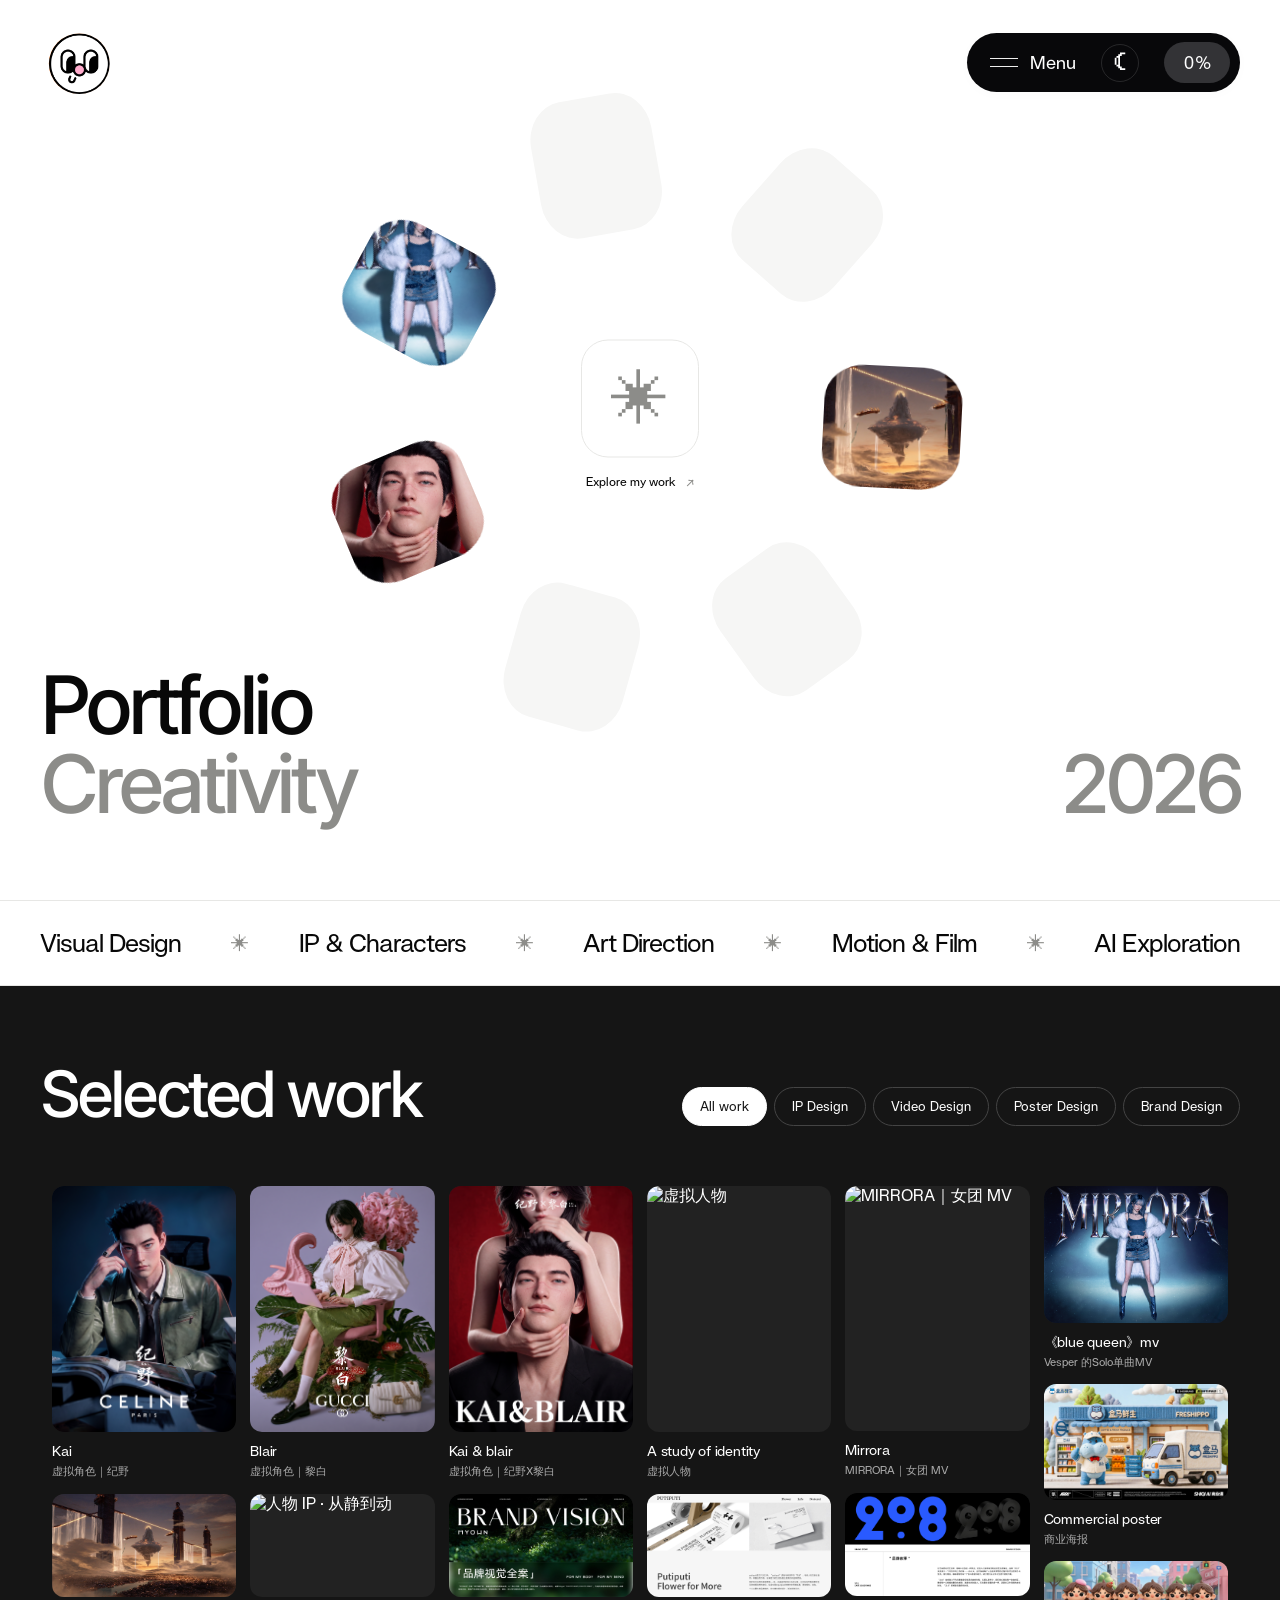
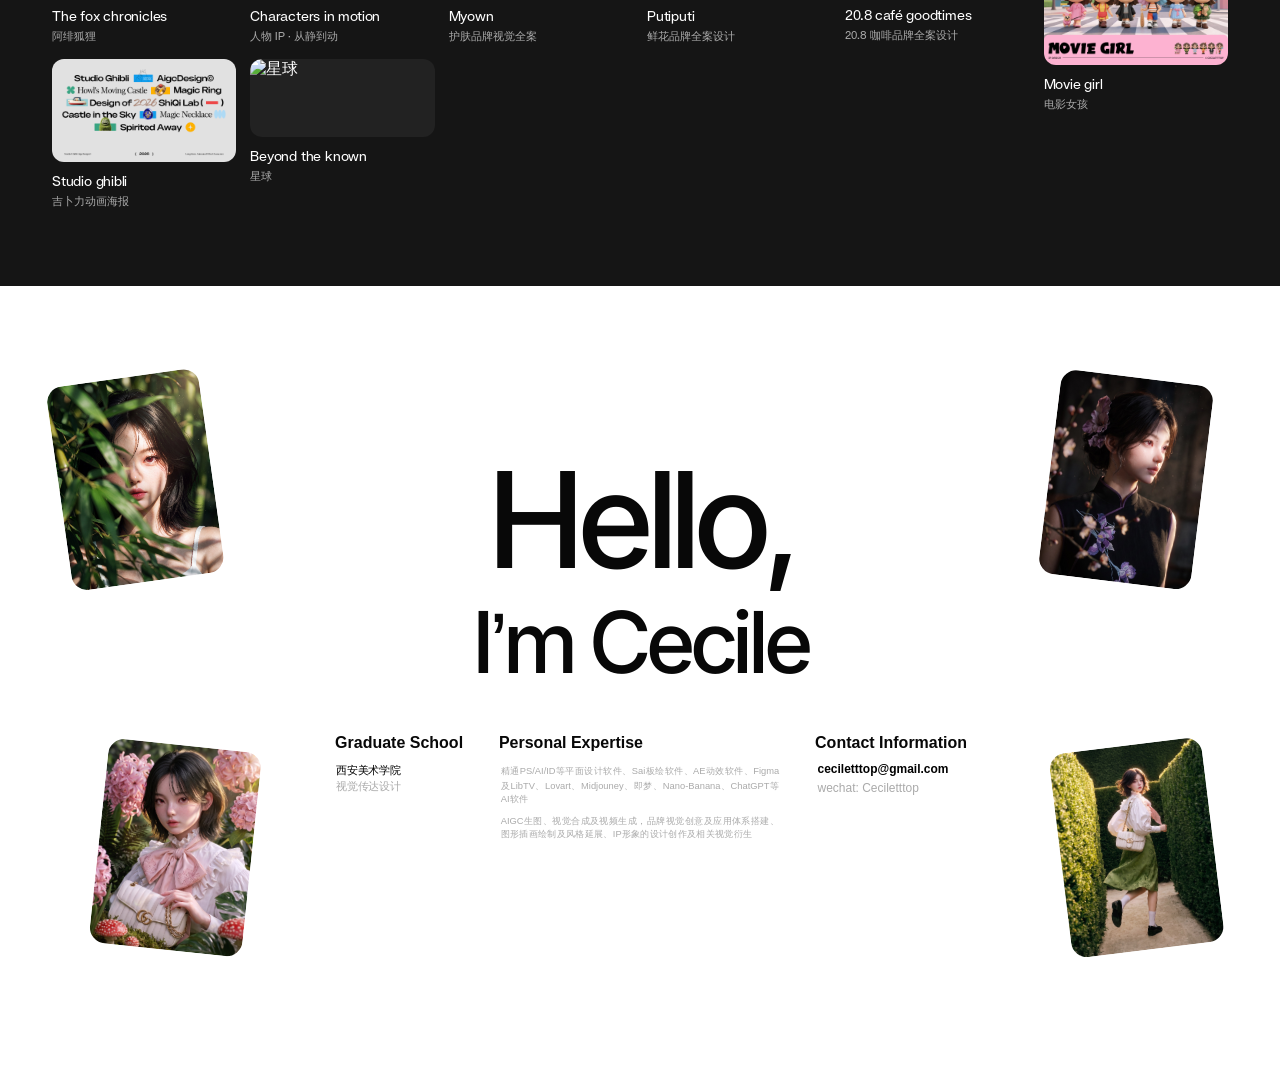
==== index.html @ 5251f45b "Publish portfolio content from admin" ====
<!doctype html><html lang="zh-CN"><head><meta charset="utf-8"><meta name="viewport" content="width=device-width,initial-scale=1"><meta name="theme-color" content="#ffffff"><title>Cecile — Characters, Worlds & Motion</title><link rel="stylesheet" href="style.css?v=hello-blocks-1"><script src="projects.js" defer></script><script src="site-content.js?v=039c7bab-e402-4ccf-a8d0-611c44383f91" defer></script><link rel="stylesheet" href="hello-canvas.css?v=resize-1"><script src="hello-canvas.js?v=hello-photos-1" defer></script><script src="content-loader.js?v=portfolio-text-1" defer></script><script src="orbit.js?v=height-descending-20261103" defer></script><script src="about-layout.js?v=canvas-1" defer></script><script src="theme.js?v=detail-controls-20261028"></script><script src="media-protection.js?v=20261102" defer></script></head><body>
<a class="skip-link" href="#selected">跳转至作品</a>
<header class="topbar"><a class="brand" href="#home" aria-label="Cecile 首页"><img class="brand-mark brand-logo" src="assets/cecile-face-logo.png" width="286" height="256" alt="Cecile 标志"></a><div class="pill-nav menu-group"><button id="menu-toggle" aria-expanded="false" aria-controls="main-menu"><span class="menu-lines"><i></i><i></i></span><span>Menu</span></button><button id="theme-toggle" class="theme-toggle" aria-label="切换深色外观" aria-pressed="false">☾</button><span class="scroll-progress" aria-label="页面滚动进度">0%</span><nav id="main-menu" aria-label="主导航" hidden><p class="menu-caption">Explore</p><a href="#home">Home<span>01</span></a><a href="#selected">Selected work<span>07</span></a><a href="#about">About & contact<span>↗</span></a></nav></div></header>
<main><section class="orbit-hero" id="home" aria-label="作品环形预览"><div class="hero-heading"><p class="eyebrow">CECILE · INDEPENDENT VISUAL DESIGNER</p><h1>Portfolio<br><span class="hero-bottom-line"><span>Creativity</span><span class="hero-year">2026</span></span></h1></div><div class="orbit-stage"><div id="orbit" class="orbit" aria-label="项目封面"></div><a class="orbit-center" href="#selected"><span class="center-icon" aria-hidden="true">✳</span><span class="center-label">Explore my work <span>↗</span></span></a><div id="hover-label" class="hover-label" aria-live="polite"></div></div></section>
<div class="discipline-strip" aria-label="设计领域"><span>Visual Design</span><span>✳</span><span>IP & Characters</span><span>✳</span><span>Art Direction</span><span>✳</span><span>Motion & Film</span><span>✳</span><span>AI Exploration</span></div>
<section class="selected-section" id="selected"><div class="section-title"><h2>Selected work</h2><div class="section-controls"><aside class="category-list" aria-label="作品分类"><button data-category="all" aria-pressed="true">All work</button><button data-category="ip" aria-pressed="false">IP Design</button><button data-category="video" aria-pressed="false">Video Design</button><button data-category="poster" aria-pressed="false">Poster Design</button></aside></div></div><div id="work-grid" class="work-grid" aria-live="polite"></div></section>
<section class="about-container" id="about" aria-labelledby="about-greeting"><div class="about-collage"><img class="about-collage-photo about-photo-one" src="assets/cecile-portrait.jpg?v=green-20261031" width="1194" height="1600" alt="绿叶间的人物肖像" loading="lazy"><img class="about-collage-photo about-photo-two" src="assets/about-portrait-2.jpg" width="746" height="1000" alt="紫色花朵与旗袍人物肖像" loading="lazy"><div class="about-greeting-wrap"><h2 id="about-greeting" class="about-greeting">Hello,<span>I’m Cecile</span></h2><div class="about-meta"><section class="about-education" aria-labelledby="education-title"><h3 class="about-block-title" id="education-title">Graduate School</h3><p class="about-college">西安美术学院</p><p>视觉传达设计</p></section><section class="about-strengths" aria-labelledby="strengths-title"><h3 class="about-block-title" id="strengths-title">Personal Expertise</h3><p><span class="expertise-line">品牌视觉创意及应用体系搭建、图形插画与</span><span class="expertise-line">风格延展、IP 形象设计及视觉衍生、AIGC</span><span class="expertise-line">生图与视觉合成</span></p></section><section class="about-contact" aria-labelledby="contact-title"><h3 class="about-block-title" id="contact-title">Contact Information</h3><div class="about-contact-list"><a href="mailto:ceciletttop@gmail.com">ceciletttop@gmail.com</a><span>wechat: Ceciletttop</span></div></section></div></div><img class="about-collage-photo about-photo-three" src="assets/about-portrait-3.jpg" width="746" height="1000" alt="粉色花园中的人物肖像" loading="lazy"><img class="about-collage-photo about-photo-four" src="assets/about-portrait-4.jpg" width="746" height="1000" alt="绿篱花园中的人物全身像" loading="lazy"></div></section></main><footer aria-hidden="true"></footer><dialog id="project-dialog" aria-label="作品详情"><div id="project-content"></div></dialog></body></html>
---- style.css ----
@font-face{font-family:InterHero;src:url("fonts/inter-18pt-medium-latin.woff2") format("woff2");font-weight:500;font-display:swap}
@font-face{font-family:Swizzy;src:url('fonts/swizzy-regular.woff2');font-weight:400;font-display:swap}
@font-face{font-family:Swizzy;src:url('fonts/swizzy-medium.woff2');font-weight:500 900;font-display:swap}
@font-face{font-family:Mono;src:url('fonts/montreal-mono.woff2');font-weight:400;font-display:swap}
:root{font-family:Swizzy,Arial,'PingFang SC',sans-serif;--bg:#fff;--ink:#080808;--muted:#8c8c89;--panel:#f6f6f5;--line:#e7e7e5;--mono:Mono,monospace;--page-gutter:40px;--section-spacing:clamp(48px,6vw,96px);color:var(--ink);background:var(--bg);font-synthesis:none}
*{box-sizing:border-box}html{scroll-behavior:smooth;scroll-padding-top:110px}body{margin:0;background:var(--bg);color:var(--ink)}body.dark{--bg:#151515;--ink:#f6f6f3;--muted:#999995;--panel:#222221;--line:#383837}a{color:inherit;text-decoration:none}button{font:inherit;color:inherit;border:0;background:none;cursor:pointer}button,a{-webkit-tap-highlight-color:transparent}button:focus-visible,a:focus-visible{outline:2px solid #dd814f;outline-offset:6px}button[hidden],nav[hidden]{display:none}.skip-link{position:fixed;top:-80px;left:var(--page-gutter);z-index:100;background:var(--ink);color:var(--bg);padding:14px;border-radius:20px}.skip-link:focus{top:20px}
.topbar{position:fixed;z-index:40;inset:0 0 auto;display:flex;align-items:center;justify-content:space-between;padding:28px var(--page-gutter);pointer-events:none}.topbar>*{pointer-events:auto}.brand{display:flex;align-items:center;gap:15px}.brand-mark{font:600 88px/.8 Swizzy,Arial,sans-serif;position:relative;letter-spacing:-.09em}.brand-mark>span{position:absolute;font-size:37px;left:22px;top:17px;color:var(--bg);letter-spacing:0}.brand-name{font:11px/1.2 var(--mono);letter-spacing:.08em}.brand-name small{display:block;font:7px/1 var(--mono);margin-top:7px;letter-spacing:.02em}
.pill-nav{position:relative;display:flex;align-items:center;gap:25px;padding:9px 10px 9px 23px;border-radius:50px;background:#08080a;color:#fff;box-shadow:0 2px 12px #00000005}.pill-nav #menu-toggle{display:flex;align-items:center;gap:12px;padding:8px 0;font-size:18px}.menu-lines{display:flex;flex-direction:column;gap:7px;width:28px}.menu-lines i{height:1px;background:#eee;transition:transform .2s}.pill-nav:has([aria-expanded=true]) .menu-lines i:first-child{transform:translateY(4px) rotate(45deg)}.pill-nav:has([aria-expanded=true]) .menu-lines i:last-child{transform:translateY(-4px) rotate(-45deg)}.theme-toggle{height:38px;width:38px;border:1px solid #ffffff20;border-radius:50%;font:28px/1 Arial;padding:0 0 3px}.scroll-progress{min-width:66px;padding:10px 13px;border-radius:35px;font-size:18px;background:#333336;text-align:center;font-variant-numeric:tabular-nums}.pill-nav nav{position:absolute;top:calc(100% + 12px);right:0;width:310px;padding:27px;border-radius:28px;background:var(--panel);color:var(--ink);box-shadow:0 12px 40px #0000000d}.menu-caption{font-size:12px;color:var(--muted);margin:0 0 18px}.pill-nav nav a{display:flex;justify-content:space-between;align-items:center;padding:11px 0;font-size:27px;letter-spacing:-.04em}.pill-nav nav a span{font:11px var(--mono);color:var(--muted)}.pill-nav nav a:hover{color:#d17c50}
.orbit-hero{position:relative;height:100svh;min-height:680px;overflow:hidden}.hero-heading{position:absolute;left:var(--page-gutter);bottom:var(--section-spacing);right:var(--page-gutter);width:auto;text-align:left;z-index:3;pointer-events:none}.hero-heading .eyebrow{display:none}.hero-bottom-line{display:flex;flex-wrap:wrap;justify-content:space-between;gap:0 16px}.hero-year{margin-left:auto;font:inherit;letter-spacing:inherit;line-height:inherit}.eyebrow{font:10px/1.5 var(--mono);letter-spacing:.055em;color:var(--muted);margin:0 0 24px}.hero-heading h1{position:relative;font-family:InterHero,Arial,sans-serif;font-size:clamp(63px,6.3vw,141px);font-weight:500;line-height:.98;letter-spacing:-.065em;margin:0}.hero-heading h1 span,.section-title h2 span,.about-section h2 span{color:var(--muted)}.hero-intro{font-size:11px;color:var(--muted);letter-spacing:.08em;margin:18px 0 0}.orbit-stage{position:absolute;width:650px;height:650px;left:50%;top:46%;transform:translate(-50%,-50%);--radius-x:min(20vw,28svh);--radius-y:min(20vw,28svh);--image-diagonal:clamp(130px,15vw,23svh)}.orbit{position:absolute;inset:0;animation:orbit-turn 80s linear infinite;will-change:transform}.orbit-card{position:absolute;left:calc(50% + var(--x));top:calc(50% + var(--y));width:clamp(88px,9.5vw,14.5svh);height:clamp(100px,10.8vw,16.5svh);border-radius:29%;overflow:hidden;background:var(--panel);padding:0;transform:translate(-50%,-50%) rotate(var(--angle));transition:scale .3s}.orbit-card img{position:absolute;left:50%;top:50%;width:var(--image-diagonal);height:var(--image-diagonal);object-fit:cover;transform:translate(-50%,-50%) rotate(calc(-1 * var(--angle)));animation:orbit-image-upright 80s linear infinite;will-change:transform}.orbit-card:hover,.orbit-card:focus-visible{scale:1.07;z-index:4}.orbit-center{position:absolute;left:50%;top:50%;transform:translate(-50%,-50%);display:flex;flex-direction:column;align-items:center;gap:17px;z-index:5;width:170px}.center-icon{width:118px;height:118px;border:1px solid var(--line);border-radius:27px;display:grid;place-items:center;font-size:58px;color:var(--muted);transition:background .25s,color .25s,rotate .7s}.orbit-center:hover .center-icon{background:var(--panel);color:var(--ink);rotate:90deg}.center-label{font-size:12px}.center-label>span{margin-left:7px;color:var(--muted)}.hover-label{position:absolute;left:50%;top:calc(50% + 112px);transform:translateX(-50%);font:9px var(--mono);color:var(--muted);text-align:center;white-space:nowrap}.hero-footer{position:absolute;bottom:32px;left:var(--page-gutter);right:var(--page-gutter);display:flex;justify-content:space-between;align-items:center;color:var(--muted);font:9px var(--mono)}.hero-footer>a{font:12px Swizzy,Arial,sans-serif;color:var(--ink)}.hero-footer>a span{margin-left:12px}.discipline-strip{display:flex;align-items:center;justify-content:space-between;gap:28px;padding:27px var(--page-gutter);border-block:1px solid var(--line);white-space:nowrap;overflow:hidden;font-size:25px;letter-spacing:-.04em}.discipline-strip span:nth-child(even){font-size:18px;color:var(--muted)}
.selected-section{--bg:#151515;--ink:#fff;--muted:#aaa;--panel:#222;--line:#444;--gallery-inset:12px;padding:var(--section-spacing) var(--page-gutter) calc(var(--section-spacing) - var(--gallery-inset));background:var(--bg);color:var(--ink)}.section-topline{display:flex;justify-content:space-between;font:9px var(--mono);color:var(--muted)}.section-title{display:flex;justify-content:space-between;align-items:flex-end;gap:30px;margin:32px 0 48px}.section-title h2,.about-section h2{font-size:clamp(48px,5vw,78px);font-weight:400;line-height:.98;letter-spacing:-.06em;margin:0}.section-title h2{font-family:InterHero,Arial,sans-serif;font-weight:500}.category-list{display:flex;flex-wrap:wrap;gap:7px;justify-content:flex-end}.category-list button{padding:11px 17px;border:1px solid var(--line);border-radius:30px;font-size:13px;transition:background .2s,color .2s}.category-list button:hover{background:var(--panel)}.category-list button[aria-pressed=true]{background:var(--ink);color:var(--bg);border-color:var(--ink)}.category-list sup{font:8px var(--mono);margin-left:7px}.work-grid{--gallery-bg:#0c0c0d;--gallery-height:280px;display:flex;flex-wrap:wrap;align-items:flex-start;gap:12px;padding:12px;border-radius:28px;background:var(--gallery-bg);overflow:hidden}.work-card{position:relative;display:block;flex:0 0 var(--card-width,100%);width:var(--card-width,100%);height:var(--card-height,var(--gallery-height));max-width:100%;padding:0;min-width:0;text-align:left;color:#fff;border-radius:18px;background:var(--gallery-bg);isolation:isolate;overflow:hidden}.work-image{position:absolute;inset:0;display:block;overflow:hidden}.work-image img{display:block;width:100%;height:100%;object-fit:contain;transition:transform .5s cubic-bezier(.2,.7,.2,1)}.work-card:after{content:'';position:absolute;inset:25% 0 0;background:linear-gradient(transparent 25%,#00000090);pointer-events:none}.work-card:hover .work-image img{transform:scale(1.025)}.work-caption{position:absolute;z-index:2;left:14px;bottom:14px;max-width:calc(100% - 28px);padding:9px 12px;border-radius:12px;background:#0a0a0acc;backdrop-filter:blur(8px);overflow-wrap:anywhere}.work-caption strong{display:block;font-size:clamp(13px,1.2vw,20px);font-weight:400;line-height:1.15;letter-spacing:-.025em}.work-caption small{display:block;font-size:10px;line-height:1.45;color:#d0d0d0;margin-top:5px}.project-arrow{position:absolute;z-index:2;top:14px;right:14px;height:32px;width:32px;display:grid;place-items:center;border-radius:50%;font-size:20px;background:#0009;color:#fff;opacity:0;transition:opacity .2s}.work-card:hover .project-arrow,.work-card:focus-visible .project-arrow{opacity:1}

.selected-section .work-grid{--gallery-bg:var(--bg)}
/* Personal profile and numbered experience, inspired by the reference layout. */
.about-container{--about-photo-width:clamp(160px,16vw,270px);--about-photo-start:min(calc(24px - var(--about-photo-width)*.0631),calc(22px - var(--about-photo-width)*.05597));padding:calc(var(--section-spacing) - var(--about-photo-start)) var(--page-gutter) var(--section-spacing)}
.about-collage{position:relative;isolation:isolate}
.about-collage-photo{position:absolute;display:block;width:var(--about-photo-width);aspect-ratio:3/4;height:auto;object-fit:cover;border-radius:20px}
.about-photo-one{left:3%;top:24px;transform:rotate(-8deg)}
.about-photo-two{right:4%;top:22px;transform:rotate(7deg)}
.about-photo-three{left:6%;bottom:25px;transform:rotate(6deg)}
.about-photo-four{right:2%;bottom:22px;transform:rotate(-7deg)}
.about-greeting-wrap{position:relative;display:flex;flex-direction:column;align-items:center;margin:0 auto;padding:100px 0 clamp(330px,calc(21.45vw + 90px),450px);text-align:center;width:100%;z-index:1}
.about-kicker{margin:0 0 24px;font:10px/1.5 var(--mono);letter-spacing:.15em;color:var(--muted)}
.about-greeting{margin:0;font-family:InterHero,Arial,sans-serif;font-size:clamp(127.4px,13.65vw,234px);font-weight:500;line-height:.95;letter-spacing:-.075em;color:var(--ink)}
.about-greeting>span{display:block;margin-top:15.6px;font-size:.61em;line-height:1.15;letter-spacing:-.065em;white-space:nowrap}
.about-meta{--about-info-muted:#aaa;display:grid;grid-template-columns:32% 40.6% 27.4%;column-gap:0;zoom:.49;width:43.12%;max-width:2116px;margin:117px auto 0;text-align:left}
.about-meta>section{min-width:0}
.about-block-title{display:block;padding:0;margin:0 0 clamp(12px,.8vw,20px);background:none;font-family:Arial,Helvetica,sans-serif;font-size:clamp(20px,2.568vw,64px);font-weight:700;line-height:1.2;letter-spacing:0;white-space:nowrap;color:var(--ink)}
.about-meta p{margin:0;font-family:Arial,'PingFang SC',sans-serif;font-size:clamp(12px,1.445vw,36px);font-weight:400;line-height:1.444444;color:var(--about-info-muted)}
.about-meta .about-college{font-size:clamp(12px,1.605vw,40px);font-weight:600;line-height:1.3;letter-spacing:0;color:var(--ink)}

.about-contact-list{display:flex;flex-direction:column;gap:0;font-family:Arial,Helvetica,sans-serif;font-size:clamp(12px,1.605vw,40px);line-height:1.3;color:var(--about-info-muted);white-space:nowrap}
.about-contact-list>a:first-child{font-size:inherit;font-weight:600;letter-spacing:0;color:var(--ink)}
.about-contact-list>a:hover{text-decoration:underline;text-underline-offset:4px}
.about-contact-list>a>span{margin-left:6px}
footer{display:flex;justify-content:space-between;padding:20px var(--page-gutter) 35px;font:9px var(--mono);color:var(--muted)}dialog{position:fixed;inset:0;margin:0;padding:0;border:0;width:100vw;height:100svh;max-width:none;max-height:none;overflow:hidden;background:#232323}dialog::backdrop{background:#232323}#project-content,.detail-frame{width:100%;height:100%;display:block;border:0}body:has(dialog[open]){overflow:hidden}
.orbit.is-paused,.orbit.is-paused img,.orbit:has(.orbit-card:hover),.orbit:has(.orbit-card:hover) img,.orbit:focus-within,.orbit:focus-within img{animation-play-state:paused}
@keyframes orbit-turn{from{transform:rotate(0deg)}to{transform:rotate(360deg)}}@keyframes orbit-image-upright{from{transform:translate(-50%,-50%) rotate(calc(-1 * var(--angle)))}to{transform:translate(-50%,-50%) rotate(calc(-1 * var(--angle) - 360deg))}}

@media(max-width:900px){:root{--page-gutter:25px}.topbar{padding:25px var(--page-gutter)}.brand-name{display:none}.hero-heading{left:var(--page-gutter)}.hero-heading h1{font-size:clamp(54px,6.9vw,72px)}.category-list{max-width:330px}.category-list button{font-size:11px;padding:10px 13px}.selected-section{padding:var(--section-spacing) var(--page-gutter) calc(var(--section-spacing) - var(--gallery-inset))}.about-section{margin:0 var(--page-gutter) 30px;padding:40px 28px;gap:28px}.profile-card{padding:16px}.profile-info{padding:22px 4px 6px}}
@media(max-width:600px){:root{--page-gutter:20px}html{scroll-padding-top:100px}.topbar{padding:22px 20px}.brand-mark{font-size:66px}.brand-mark>span{font-size:28px;left:16px;top:13px}.pill-nav{gap:17px;padding:7px 8px 7px 18px}.pill-nav #menu-toggle{font-size:16px;gap:10px}.menu-lines{width:23px;gap:6px}.theme-toggle{width:32px;height:32px;font-size:24px}.scroll-progress{min-width:54px;font-size:16px;padding:9px}.pill-nav nav{width:min(310px,calc(100vw - 40px));padding:25px}.pill-nav nav a{font-size:25px}.orbit-hero{height:100svh;min-height:840px}.hero-heading{top:auto;left:var(--page-gutter);bottom:var(--section-spacing);padding:0}.hero-heading .eyebrow{font-size:7px;letter-spacing:.05em;margin-bottom:20px}.hero-heading h1{font-size:clamp(58.5px,14.55vw,87px);line-height:1.01;letter-spacing:-.06em}.hero-intro{font-size:11px;letter-spacing:.05em;margin-top:20px}.orbit-stage{width:400px;height:480px;top:43%;--radius-x:132px;--radius-y:132px;--image-diagonal:124px}.orbit-card{width:81px;height:93px}.center-icon{width:86px;height:86px;border-radius:22px;font-size:43px}.orbit-center{gap:13px;width:145px}.center-label{font-size:10px}.hover-label{top:calc(50% + 84px);font-size:7px}.hero-footer{left:var(--page-gutter);right:var(--page-gutter);bottom:27px;font-size:7px}.hero-footer>span:last-child{display:none}.hero-footer>a{font-size:10px}.discipline-strip{justify-content:flex-start;padding:22px var(--page-gutter);gap:24px;font-size:21px}.discipline-strip span:nth-child(even){font-size:15px}.selected-section{--gallery-inset:8px;padding:var(--section-spacing) var(--page-gutter) calc(var(--section-spacing) - var(--gallery-inset))}.section-topline{font-size:7px;padding:0}.section-topline>span:last-child{display:none}.section-title{display:block;padding:0;margin:28px 0}.section-title h2{font-size:51px}.section-controls{margin-top:28px}.category-list{justify-content:flex-start;max-width:none;gap:6px}.category-list button{font-size:10px;padding:9px 12px}.category-list sup{font-size:7px;margin-left:4px}.work-grid{gap:8px;padding:8px;border-radius:20px}.work-card{border-radius:13px}.work-caption{left:8px;bottom:8px;max-width:calc(100% - 16px);padding:6px 8px;border-radius:8px}.work-caption strong{font-size:11px}.work-caption small{font-size:8px;margin-top:3px}.project-arrow{top:8px;right:8px;width:25px;height:25px;font-size:16px}.about-section{grid-template-columns:1fr;margin:0 var(--page-gutter) 25px;padding:30px 20px;border-radius:25px;gap:42px}.about-profile-column>.eyebrow{font-size:9px;margin-bottom:20px}.profile-card{padding:16px;border-radius:22px}.profile-photo{border-radius:14px}.profile-info h2{font-size:29px}.profile-bio{font-size:12px;margin:20px 2px 0}.profile-email{font-size:16px}.about-profile-column{position:static}footer{padding:8px var(--page-gutter) 30px;font-size:8px}}
@media(max-width:380px){.orbit-hero{min-height:840px}.pill-nav{gap:12px;padding-left:14px}.orbit-stage{--radius-x:132px;--radius-y:132px;--image-diagonal:116px}.orbit-card{width:76px;height:86px}}
@media(prefers-reduced-motion:reduce){html{scroll-behavior:auto}*,*:before,*:after{animation:none!important;transition:none!important;will-change:auto!important}}










@media(max-width:1100px){.about-container{--about-photo-width:clamp(100px,15vw,160px)}.about-collage-photo{width:var(--about-photo-width);border-radius:16px}.about-greeting-wrap{padding-top:85px;padding-bottom:310px}.about-greeting{font-size:clamp(104px,13vw,143px)}.about-photo-three{left:3%}.about-photo-two{right:3%}.about-meta{margin-top:87.75px}}
@media(max-width:740px){.about-container{--about-photo-width:clamp(94px,24vw,140px);--about-photo-start:min(calc(20px - var(--about-photo-width)*.0631),calc(26px - var(--about-photo-width)*.05597));padding-bottom:var(--section-spacing)}.about-collage-photo{width:clamp(94px,24vw,140px);border-radius:14px}.about-photo-one{left:4%;top:20px}.about-photo-two{right:4%;top:26px}.about-photo-three{left:4%;bottom:20px}.about-photo-four{right:4%;bottom:24px}.about-greeting-wrap{padding:240px 0 240px}.about-greeting{font-size:clamp(106.6px,28.6vw,150.8px)}.about-greeting>span{font-size:.63em}.about-kicker{margin-bottom:20px;font-size:9px}.about-meta{zoom:1;grid-template-columns:1fr;width:100%;max-width:400px;margin:74.1px auto 0;row-gap:30px;text-align:center}.about-block-title{font-size:clamp(24px,6.5vw,32px);margin-bottom:12px}.about-meta p,.about-meta .about-college,.about-contact-list{font-size:clamp(12px,3.5vw,16px)}}
.expertise-line{display:block;white-space:nowrap}

.about-meta .about-education>p{font-size:clamp(12px,1.605vw,40px);line-height:1.3}
@media(max-width:740px){.about-meta .about-education>p{font-size:clamp(12px,3.5vw,16px)}}

/* Halve the visible gap while accounting for the rotated image bounds. */
@media(min-width:741px){.about-photo-three{top:calc(50% - .5px + var(--about-photo-width)*.05586);bottom:auto}.about-photo-four{top:calc(50% + var(--about-photo-width)*.05597);bottom:auto}}

.selected-section .section-title{margin-top:0}

@media(max-width:900px){.selected-section .section-title{align-items:flex-start}}


footer{padding-top:8px;padding-bottom:14px}
@media(max-width:600px){footer{padding-top:3.2px;padding-bottom:12px}}

.brand-logo{display:block;width:78px;height:auto;flex-shrink:0}
@media(max-width:600px){.brand-logo{width:58px}}

.brand-logo{clip-path:ellipse(39% 43.5% at 50.35% 51.2%)}

/* Six-column equal-width masonry. */
.selected-section .work-grid{--work-columns:6;position:relative;display:block;column-gap:14px;overflow:visible;border-radius:0}
.selected-section .work-card{position:absolute;width:var(--card-width);height:auto;max-width:none;border-radius:0;overflow:visible;background:transparent}
.selected-section .work-image{position:relative;inset:auto;display:block;aspect-ratio:var(--image-ratio);border-radius:12px;overflow:hidden;background:var(--panel)}
.selected-section .work-image img{width:100%;height:100%;object-fit:contain}
.selected-section .work-card:after{display:none}
.selected-section .work-caption{position:static;display:block;max-width:none;padding:10px 0 0;border-radius:0;background:transparent;backdrop-filter:none;overflow-wrap:anywhere}
.selected-section .work-caption strong{font-size:14px;line-height:1.35;font-weight:400;letter-spacing:-.015em}
.selected-section .work-caption small{font-size:11px;line-height:1.4;margin-top:3px;color:var(--muted)}
.selected-section .project-arrow{top:10px;right:10px}
@media(max-width:1100px){.selected-section .work-grid{--work-columns:4}}
@media(max-width:740px){.selected-section .work-grid{--work-columns:2}}
@media(max-width:400px){.selected-section .work-grid{--work-columns:1}}

.about-meta.about-custom-blocks{grid-template-columns:repeat(3,minmax(0,1fr));gap:35px 30px}.about-custom-blocks .about-block-title{white-space:normal;overflow-wrap:anywhere}.about-custom-blocks .about-block-content{overflow-wrap:anywhere}.about-block-content a{color:inherit}@media(max-width:740px){.about-meta.about-custom-blocks{grid-template-columns:1fr;gap:30px}}
---- hello-canvas.css ----
@font-face{font-family:HelloInter;src:url('fonts/inter-18pt-medium-latin.woff2')}
.hc-viewport{position:relative;width:100%;min-width:0}.hc-stage{position:relative;transform-origin:top left;background:#fff;color:#222428;text-align:left;overflow:hidden}.hc-stage .hc-node{position:absolute;box-sizing:border-box;margin:0;padding:0;min-height:1em;font-family:Arial,'PingFang SC',sans-serif;letter-spacing:0;white-space:pre-wrap;overflow-wrap:anywhere;word-break:normal;text-decoration:none;z-index:1}.hc-stage .hc-greeting,.hc-stage .hc-name{font-family:HelloInter,Arial,sans-serif;letter-spacing:-.065em}.hc-stage .hc-resize{display:none}.hc-photo{position:absolute!important;width:115px!important;height:154px!important;object-fit:cover;border-radius:12px;pointer-events:none;user-select:none}.hc-photo-0{left:14px;top:18px;transform:rotate(-8deg)}.hc-photo-1{right:28px;top:18px;transform:rotate(7deg)}.hc-photo-2{left:44px;bottom:12px;transform:rotate(6deg)}.hc-photo-3{right:20px;bottom:12px;transform:rotate(-7deg)}.hc-stage[data-mode=mobile] .hc-photo{width:100px!important;height:134px!important}.hc-stage[data-mode=mobile] .hc-photo-0{left:18px;top:20px}.hc-stage[data-mode=mobile] .hc-photo-1{right:18px;top:22px}.hc-stage[data-mode=mobile] .hc-photo-2{left:18px;bottom:24px}.hc-stage[data-mode=mobile] .hc-photo-3{right:18px;bottom:24px}.hello-custom .about-greeting-wrap{display:block;padding:0;width:100%;margin:0 auto}.hello-custom .about-collage{padding:0;min-height:0}.hello-custom .about-collage>.about-collage-photo{display:none}.hello-custom .hc-stage{background:transparent}.hello-custom.about-container{height:auto!important;overflow:visible!important}

.hc-stage .hc-paragraph{display:block;min-height:1em}.hc-stage .hc-paragraph+.hc-paragraph{margin-top:var(--hc-paragraph-gap,0px)}
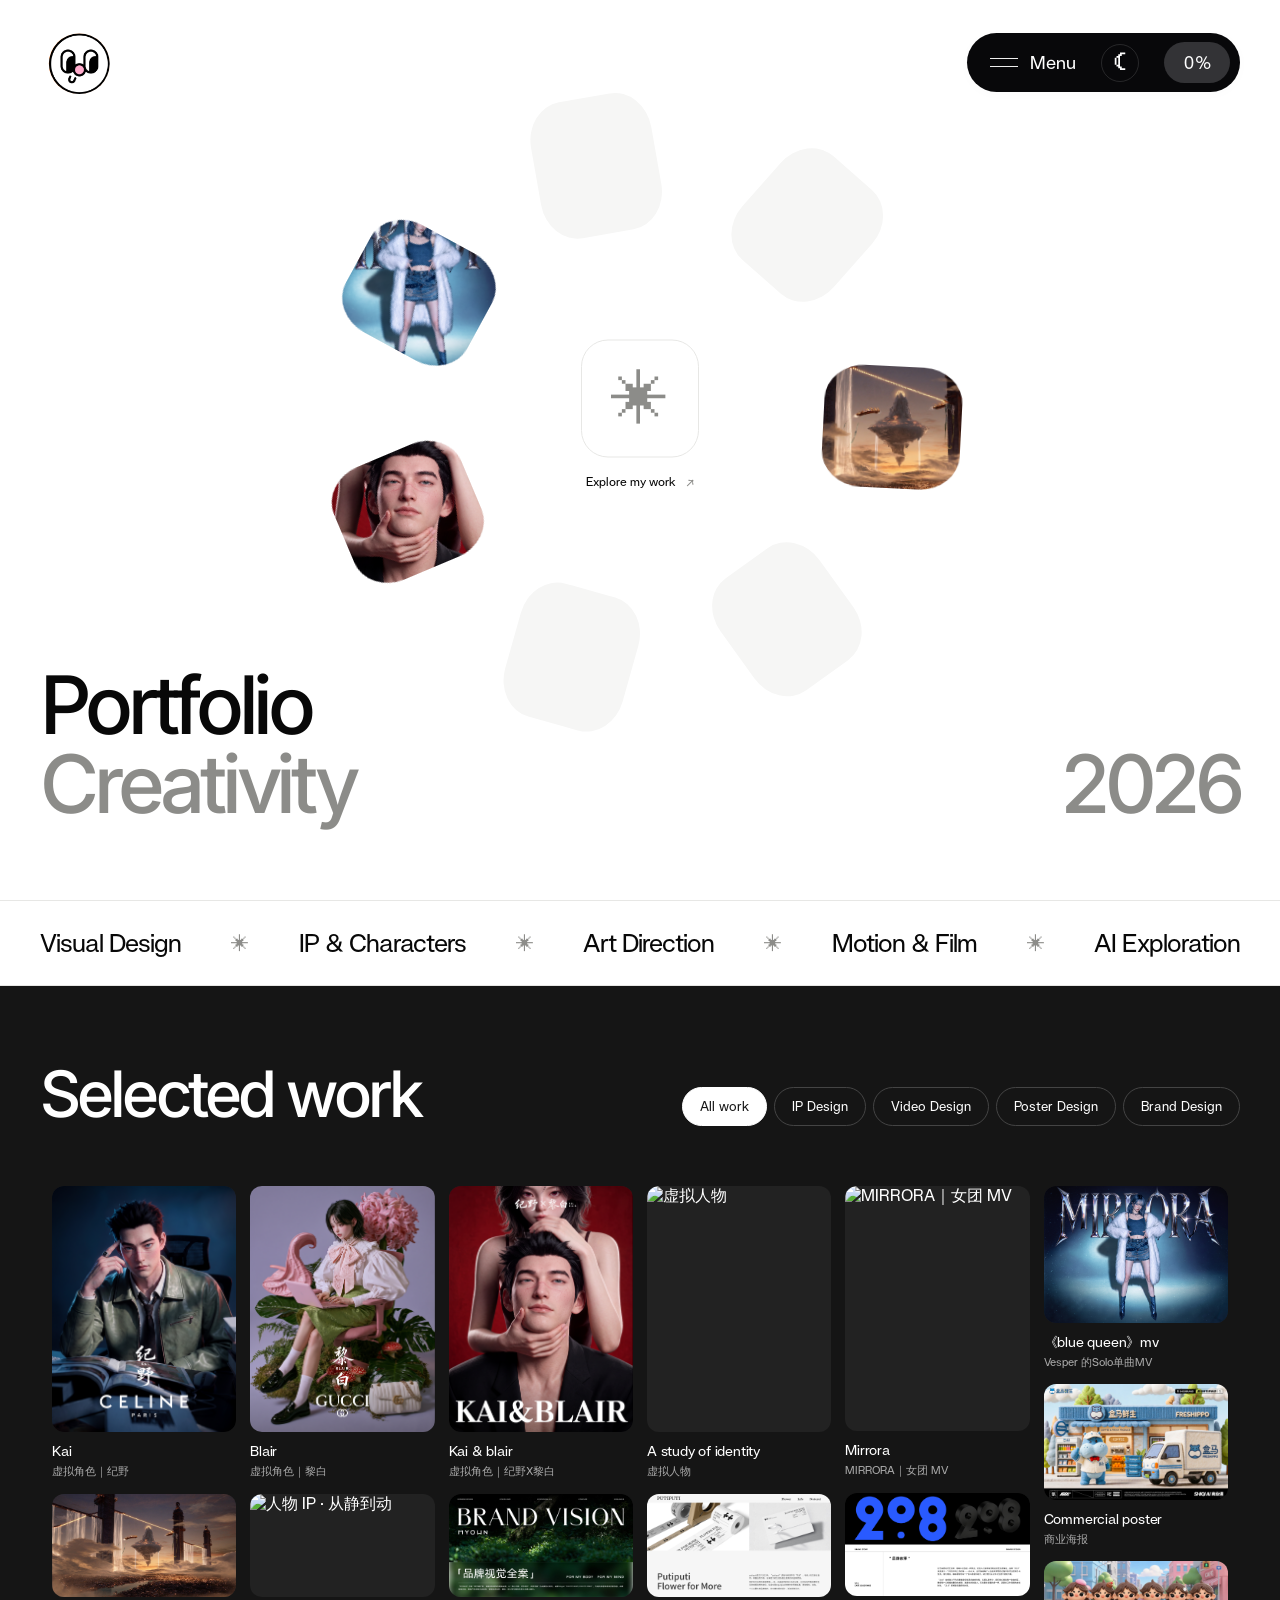
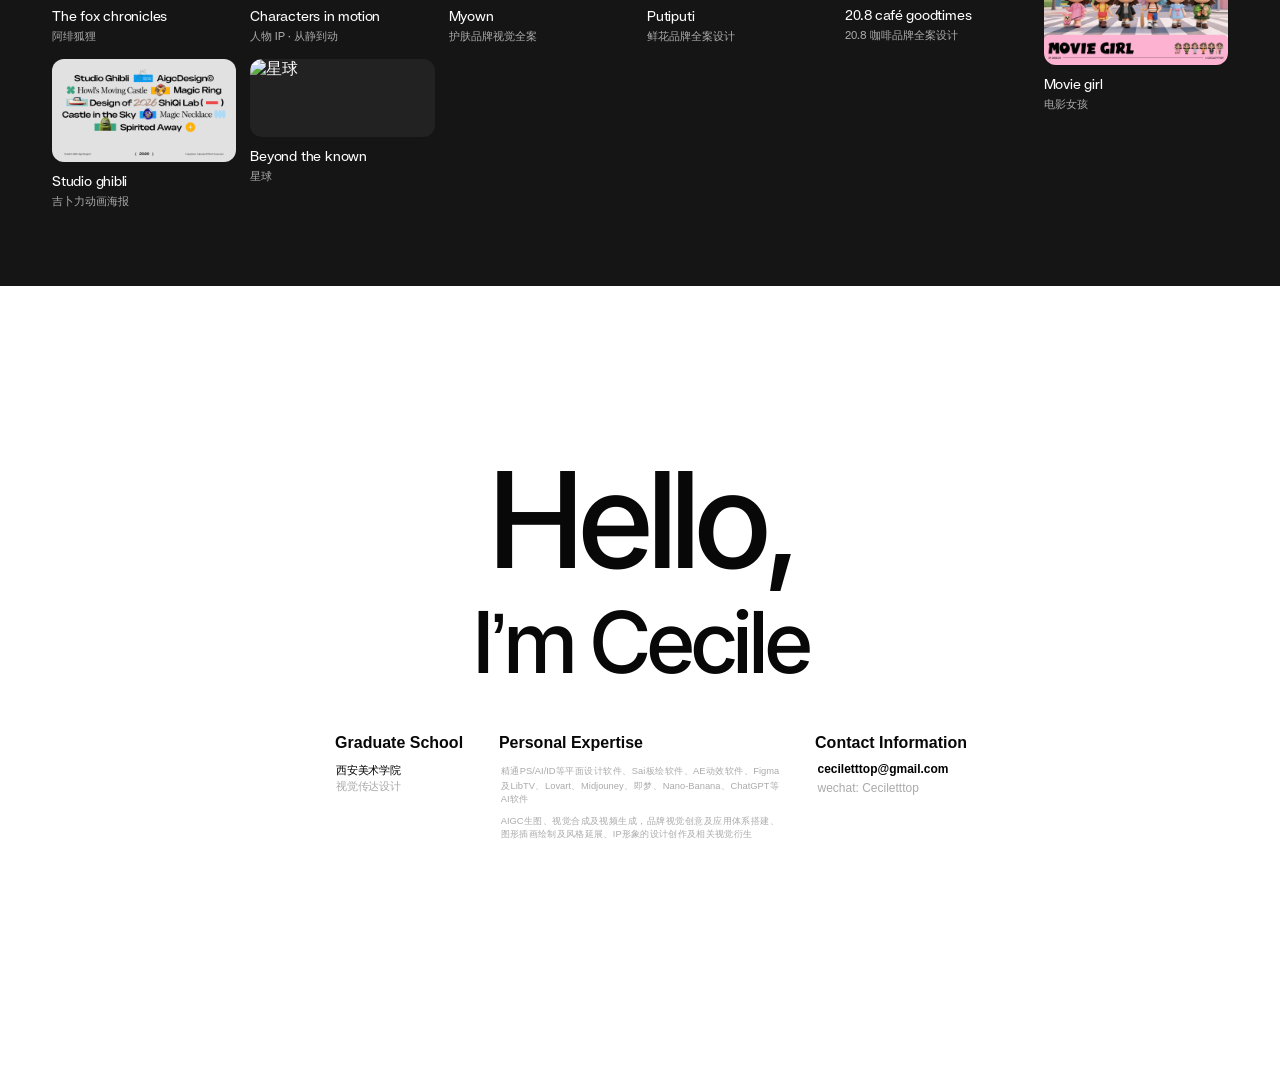
==== commit 5f4a8591: "Show black Hello text in white in dark mode" ====
--- a/index.html
+++ b/index.html
@@ -1,4 +1,4 @@
-<!doctype html><html lang="zh-CN"><head><meta charset="utf-8"><meta name="viewport" content="width=device-width,initial-scale=1"><meta name="theme-color" content="#ffffff"><title>Cecile — Characters, Worlds & Motion</title><link rel="stylesheet" href="style.css?v=hello-blocks-1"><script src="projects.js" defer></script><script src="site-content.js?v=039c7bab-e402-4ccf-a8d0-611c44383f91" defer></script><link rel="stylesheet" href="hello-canvas.css?v=resize-1"><script src="hello-canvas.js?v=hello-photos-1" defer></script><script src="content-loader.js?v=portfolio-text-1" defer></script><script src="orbit.js?v=height-descending-20261103" defer></script><script src="about-layout.js?v=canvas-1" defer></script><script src="theme.js?v=detail-controls-20261028"></script><script src="media-protection.js?v=20261102" defer></script></head><body>
+<!doctype html><html lang="zh-CN"><head><meta charset="utf-8"><meta name="viewport" content="width=device-width,initial-scale=1"><meta name="theme-color" content="#ffffff"><title>Cecile — Characters, Worlds & Motion</title><link rel="stylesheet" href="style.css?v=hello-blocks-1"><script src="projects.js" defer></script><script src="site-content.js?v=039c7bab-e402-4ccf-a8d0-611c44383f91" defer></script><link rel="stylesheet" href="hello-canvas.css?v=dark-text-20261107"><script src="hello-canvas.js?v=dark-text-20261107" defer></script><script src="content-loader.js?v=portfolio-text-1" defer></script><script src="orbit.js?v=height-descending-20261103" defer></script><script src="about-layout.js?v=canvas-1" defer></script><script src="theme.js?v=detail-controls-20261028"></script><script src="media-protection.js?v=20261102" defer></script></head><body>
 <a class="skip-link" href="#selected">跳转至作品</a>
 <header class="topbar"><a class="brand" href="#home" aria-label="Cecile 首页"><img class="brand-mark brand-logo" src="assets/cecile-face-logo.png" width="286" height="256" alt="Cecile 标志"></a><div class="pill-nav menu-group"><button id="menu-toggle" aria-expanded="false" aria-controls="main-menu"><span class="menu-lines"><i></i><i></i></span><span>Menu</span></button><button id="theme-toggle" class="theme-toggle" aria-label="切换深色外观" aria-pressed="false">☾</button><span class="scroll-progress" aria-label="页面滚动进度">0%</span><nav id="main-menu" aria-label="主导航" hidden><p class="menu-caption">Explore</p><a href="#home">Home<span>01</span></a><a href="#selected">Selected work<span>07</span></a><a href="#about">About & contact<span>↗</span></a></nav></div></header>
 <main><section class="orbit-hero" id="home" aria-label="作品环形预览"><div class="hero-heading"><p class="eyebrow">CECILE · INDEPENDENT VISUAL DESIGNER</p><h1>Portfolio<br><span class="hero-bottom-line"><span>Creativity</span><span class="hero-year">2026</span></span></h1></div><div class="orbit-stage"><div id="orbit" class="orbit" aria-label="项目封面"></div><a class="orbit-center" href="#selected"><span class="center-icon" aria-hidden="true">✳</span><span class="center-label">Explore my work <span>↗</span></span></a><div id="hover-label" class="hover-label" aria-live="polite"></div></div></section>
--- a/hello-canvas.css
+++ b/hello-canvas.css
@@ -2,3 +2,7 @@
 .hc-viewport{position:relative;width:100%;min-width:0}.hc-stage{position:relative;transform-origin:top left;background:#fff;color:#222428;text-align:left;overflow:hidden}.hc-stage .hc-node{position:absolute;box-sizing:border-box;margin:0;padding:0;min-height:1em;font-family:Arial,'PingFang SC',sans-serif;letter-spacing:0;white-space:pre-wrap;overflow-wrap:anywhere;word-break:normal;text-decoration:none;z-index:1}.hc-stage .hc-greeting,.hc-stage .hc-name{font-family:HelloInter,Arial,sans-serif;letter-spacing:-.065em}.hc-stage .hc-resize{display:none}.hc-photo{position:absolute!important;width:115px!important;height:154px!important;object-fit:cover;border-radius:12px;pointer-events:none;user-select:none}.hc-photo-0{left:14px;top:18px;transform:rotate(-8deg)}.hc-photo-1{right:28px;top:18px;transform:rotate(7deg)}.hc-photo-2{left:44px;bottom:12px;transform:rotate(6deg)}.hc-photo-3{right:20px;bottom:12px;transform:rotate(-7deg)}.hc-stage[data-mode=mobile] .hc-photo{width:100px!important;height:134px!important}.hc-stage[data-mode=mobile] .hc-photo-0{left:18px;top:20px}.hc-stage[data-mode=mobile] .hc-photo-1{right:18px;top:22px}.hc-stage[data-mode=mobile] .hc-photo-2{left:18px;bottom:24px}.hc-stage[data-mode=mobile] .hc-photo-3{right:18px;bottom:24px}.hello-custom .about-greeting-wrap{display:block;padding:0;width:100%;margin:0 auto}.hello-custom .about-collage{padding:0;min-height:0}.hello-custom .about-collage>.about-collage-photo{display:none}.hello-custom .hc-stage{background:transparent}.hello-custom.about-container{height:auto!important;overflow:visible!important}
 
 .hc-stage .hc-paragraph{display:block;min-height:1em}.hc-stage .hc-paragraph+.hc-paragraph{margin-top:var(--hc-paragraph-gap,0px)}
+
+:root[data-theme="dark"] .hello-custom .hc-stage {
+  --hc-dark-text: #fff;
+}
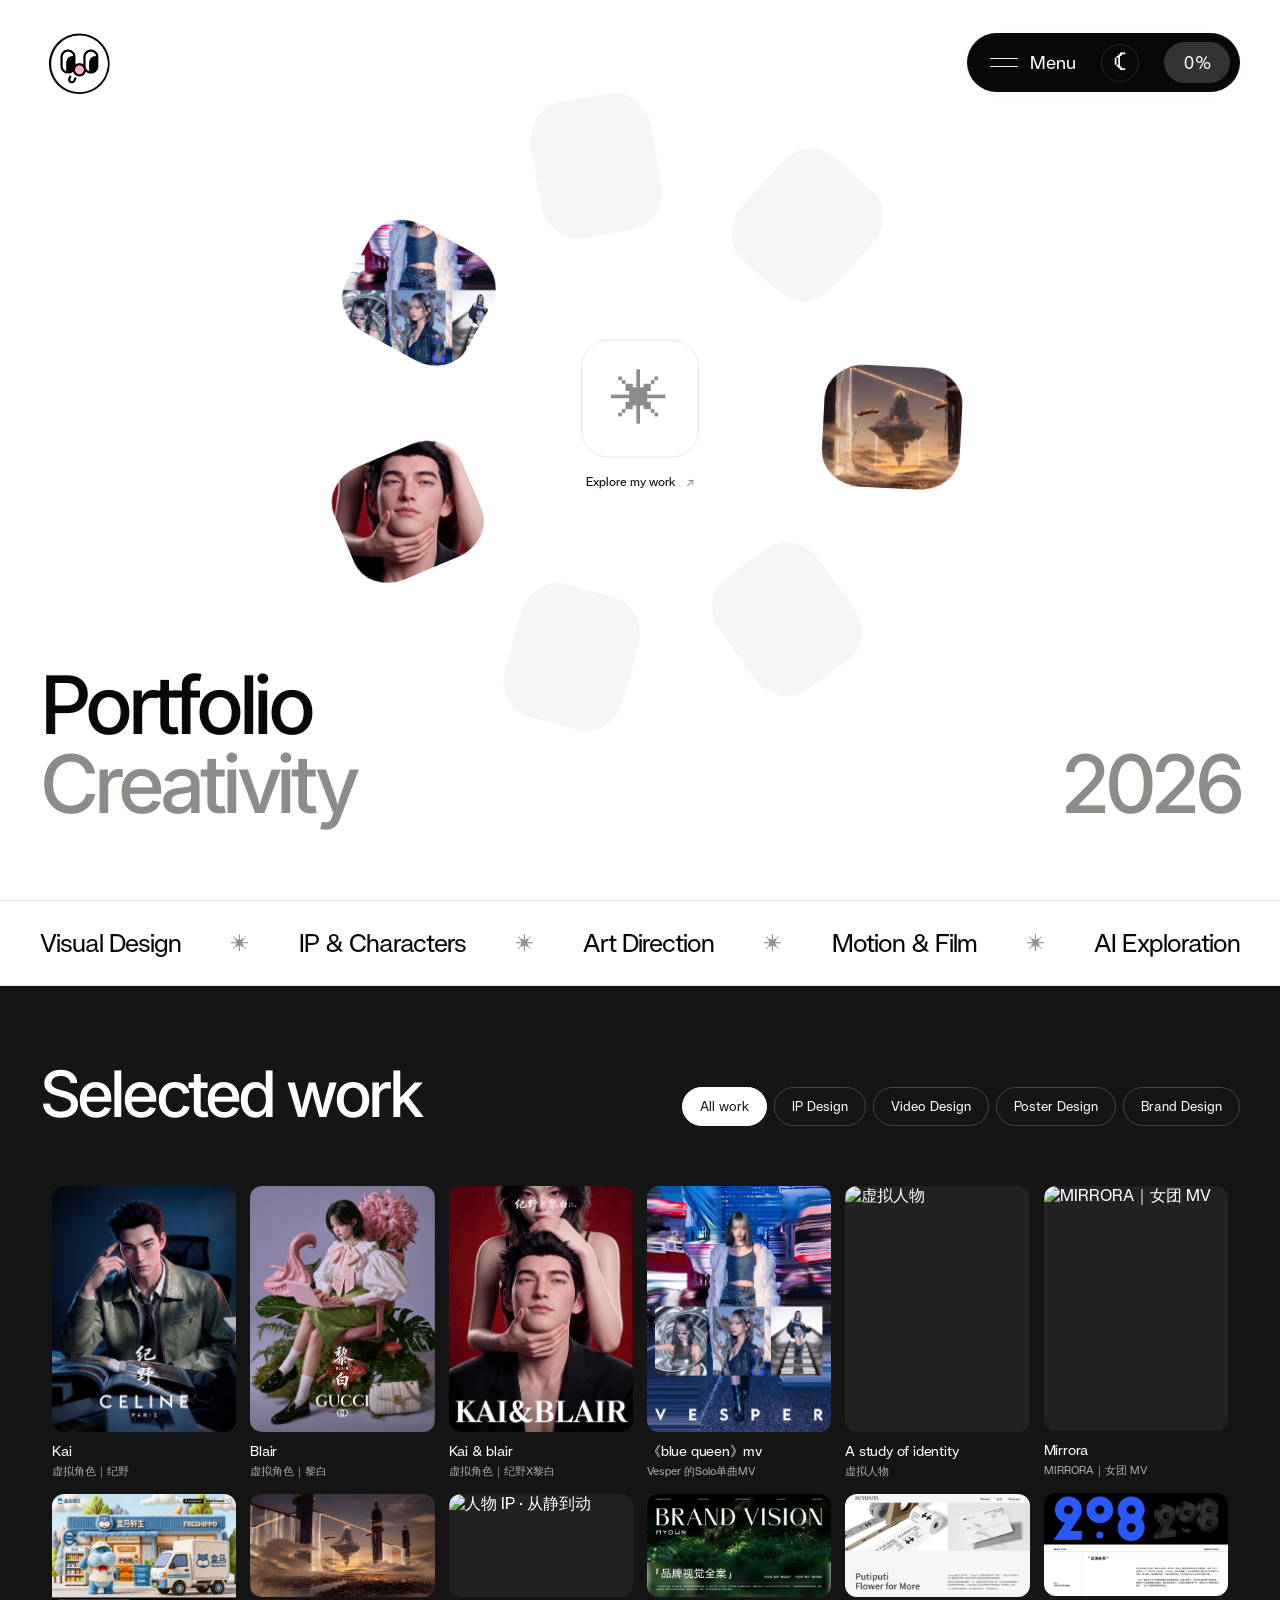
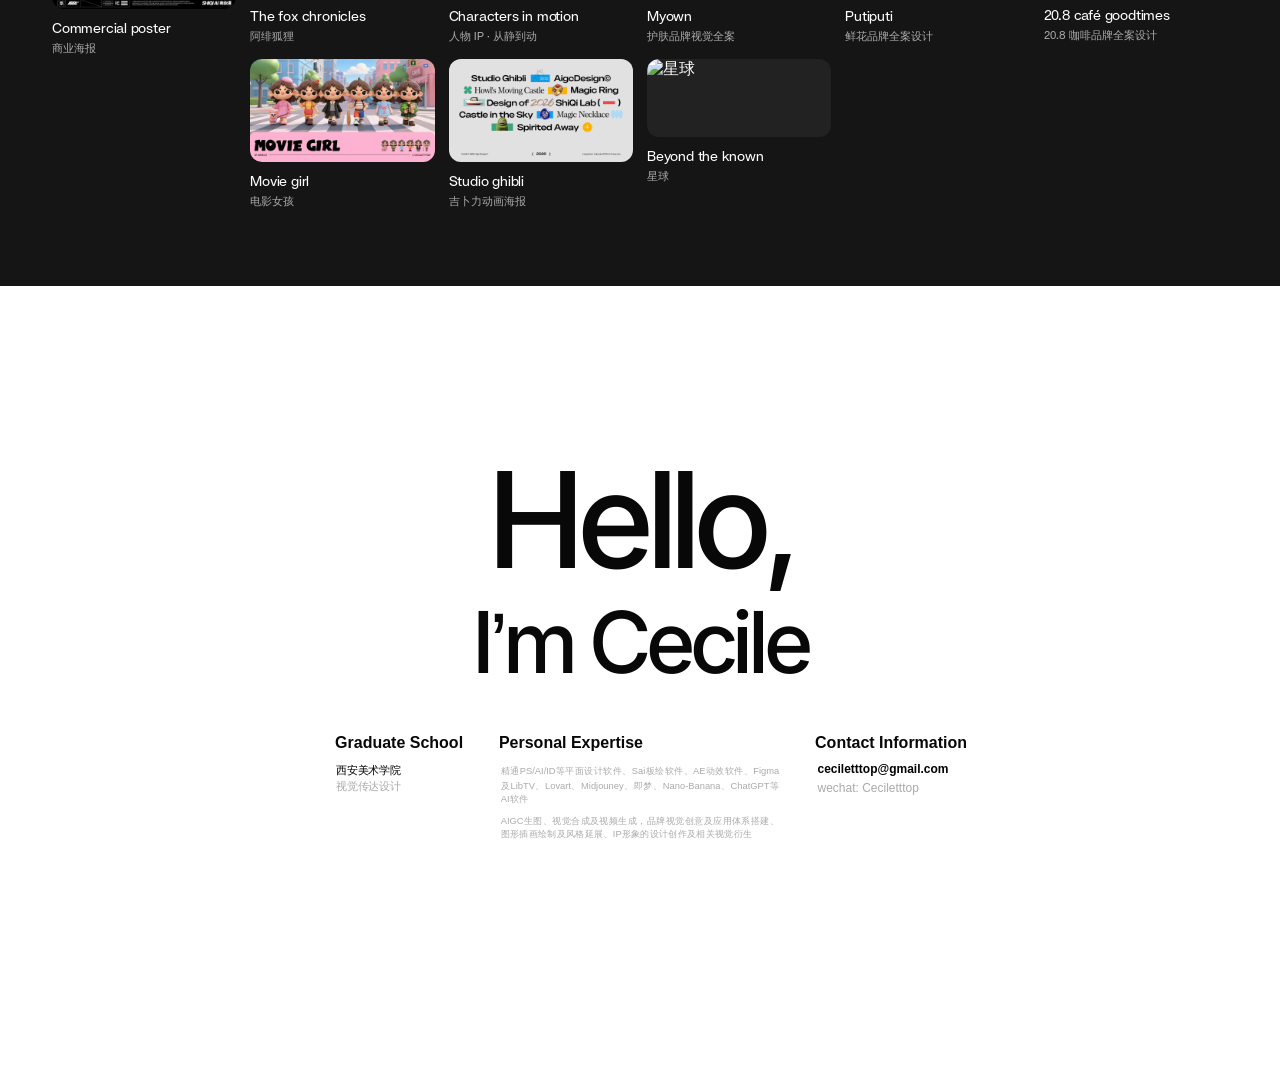
==== commit c42ef582: "Publish portfolio content from admin" ====
--- a/index.html
+++ b/index.html
@@ -1,4 +1,4 @@
-<!doctype html><html lang="zh-CN"><head><meta charset="utf-8"><meta name="viewport" content="width=device-width,initial-scale=1"><meta name="theme-color" content="#ffffff"><title>Cecile — Characters, Worlds & Motion</title><link rel="stylesheet" href="style.css?v=hello-blocks-1"><script src="projects.js" defer></script><script src="site-content.js?v=039c7bab-e402-4ccf-a8d0-611c44383f91" defer></script><link rel="stylesheet" href="hello-canvas.css?v=dark-text-20261107"><script src="hello-canvas.js?v=dark-text-20261107" defer></script><script src="content-loader.js?v=portfolio-text-1" defer></script><script src="orbit.js?v=height-descending-20261103" defer></script><script src="about-layout.js?v=canvas-1" defer></script><script src="theme.js?v=detail-controls-20261028"></script><script src="media-protection.js?v=20261102" defer></script></head><body>
+<!doctype html><html lang="zh-CN"><head><meta charset="utf-8"><meta name="viewport" content="width=device-width,initial-scale=1"><meta name="theme-color" content="#ffffff"><title>Cecile — Characters, Worlds & Motion</title><link rel="stylesheet" href="style.css?v=hello-blocks-1"><script src="projects.js" defer></script><script src="site-content.js?v=e90f63f3-5f99-4c35-846a-7d4ef0d5ae63" defer></script><link rel="stylesheet" href="hello-canvas.css?v=dark-text-20261107"><script src="hello-canvas.js?v=dark-text-20261107" defer></script><script src="content-loader.js?v=portfolio-text-1" defer></script><script src="orbit.js?v=height-descending-20261103" defer></script><script src="about-layout.js?v=canvas-1" defer></script><script src="theme.js?v=detail-controls-20261028"></script><script src="media-protection.js?v=20261102" defer></script></head><body>
 <a class="skip-link" href="#selected">跳转至作品</a>
 <header class="topbar"><a class="brand" href="#home" aria-label="Cecile 首页"><img class="brand-mark brand-logo" src="assets/cecile-face-logo.png" width="286" height="256" alt="Cecile 标志"></a><div class="pill-nav menu-group"><button id="menu-toggle" aria-expanded="false" aria-controls="main-menu"><span class="menu-lines"><i></i><i></i></span><span>Menu</span></button><button id="theme-toggle" class="theme-toggle" aria-label="切换深色外观" aria-pressed="false">☾</button><span class="scroll-progress" aria-label="页面滚动进度">0%</span><nav id="main-menu" aria-label="主导航" hidden><p class="menu-caption">Explore</p><a href="#home">Home<span>01</span></a><a href="#selected">Selected work<span>07</span></a><a href="#about">About & contact<span>↗</span></a></nav></div></header>
 <main><section class="orbit-hero" id="home" aria-label="作品环形预览"><div class="hero-heading"><p class="eyebrow">CECILE · INDEPENDENT VISUAL DESIGNER</p><h1>Portfolio<br><span class="hero-bottom-line"><span>Creativity</span><span class="hero-year">2026</span></span></h1></div><div class="orbit-stage"><div id="orbit" class="orbit" aria-label="项目封面"></div><a class="orbit-center" href="#selected"><span class="center-icon" aria-hidden="true">✳</span><span class="center-label">Explore my work <span>↗</span></span></a><div id="hover-label" class="hover-label" aria-live="polite"></div></div></section>
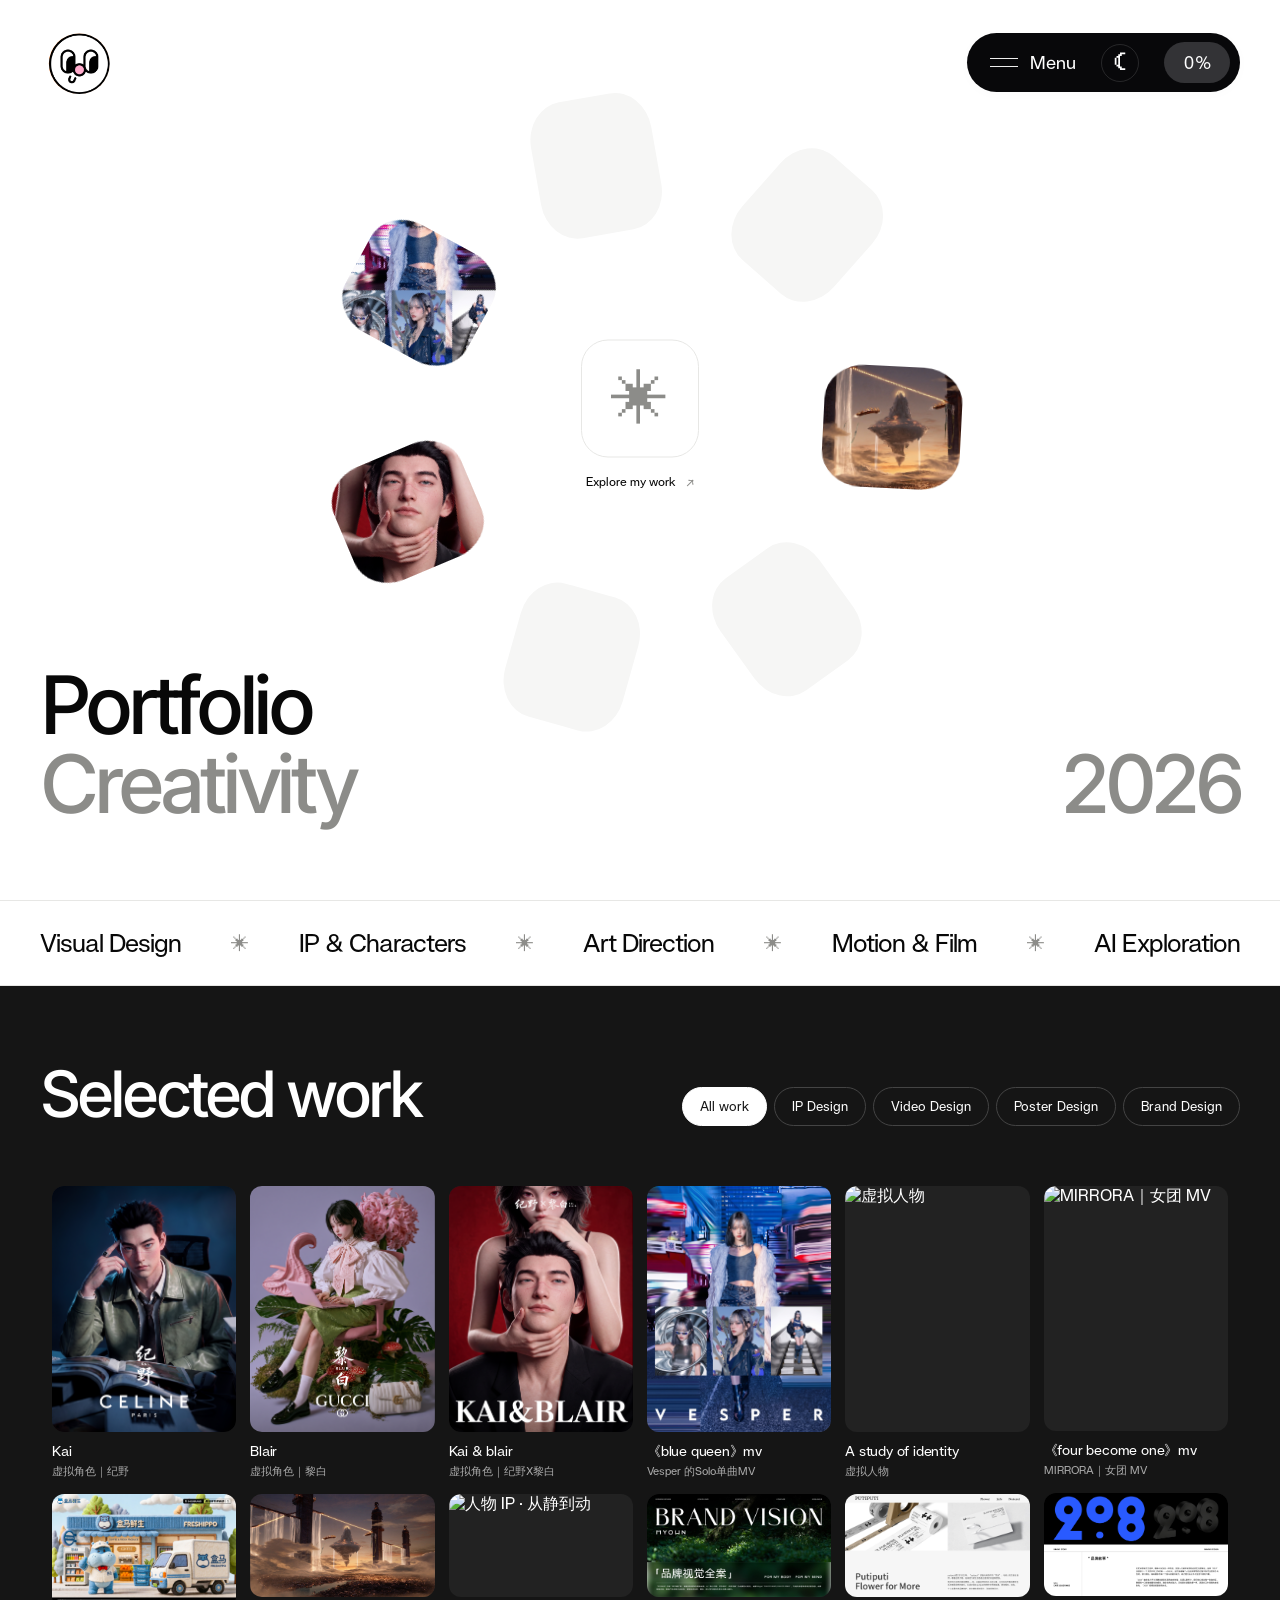
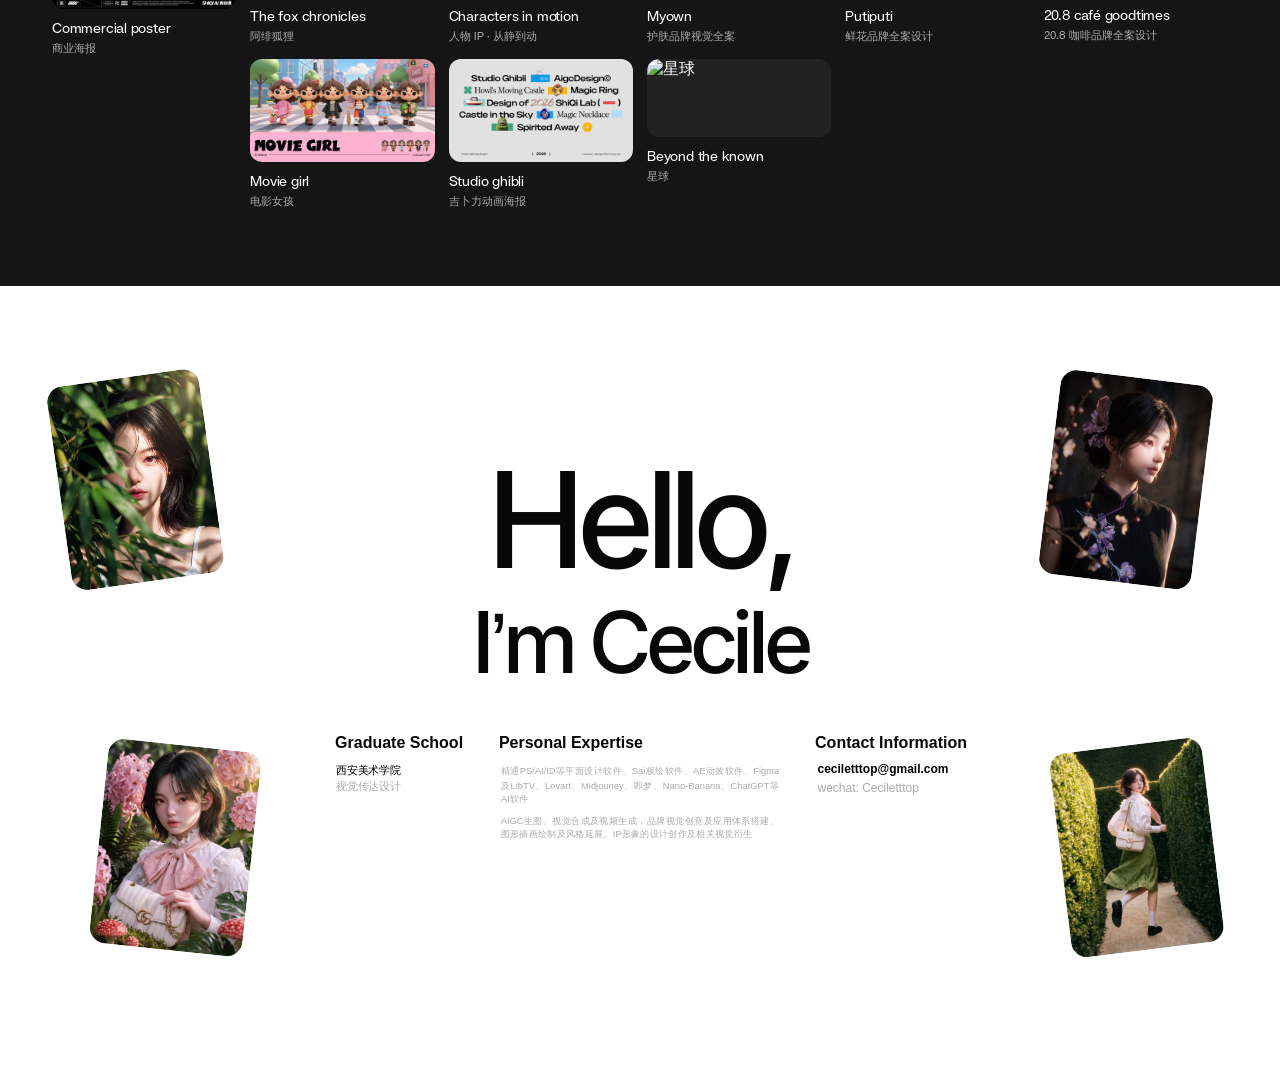
==== commit 934e1fc4: "Publish portfolio content from admin" ====
--- a/index.html
+++ b/index.html
@@ -1,4 +1,4 @@
-<!doctype html><html lang="zh-CN"><head><meta charset="utf-8"><meta name="viewport" content="width=device-width,initial-scale=1"><meta name="theme-color" content="#ffffff"><title>Cecile — Characters, Worlds & Motion</title><link rel="stylesheet" href="style.css?v=hello-blocks-1"><script src="projects.js" defer></script><script src="site-content.js?v=e90f63f3-5f99-4c35-846a-7d4ef0d5ae63" defer></script><link rel="stylesheet" href="hello-canvas.css?v=dark-text-20261107"><script src="hello-canvas.js?v=dark-text-20261107" defer></script><script src="content-loader.js?v=portfolio-text-1" defer></script><script src="orbit.js?v=height-descending-20261103" defer></script><script src="about-layout.js?v=canvas-1" defer></script><script src="theme.js?v=detail-controls-20261028"></script><script src="media-protection.js?v=20261102" defer></script></head><body>
+<!doctype html><html lang="zh-CN"><head><meta charset="utf-8"><meta name="viewport" content="width=device-width,initial-scale=1"><meta name="theme-color" content="#ffffff"><title>Cecile — Characters, Worlds & Motion</title><link rel="stylesheet" href="style.css?v=hello-blocks-1"><script src="projects.js" defer></script><script src="site-content.js?v=c5f7bc0f-601a-4585-bfa0-5095ea267e77" defer></script><link rel="stylesheet" href="hello-canvas.css?v=dark-text-20261107"><script src="hello-canvas.js?v=dark-text-20261107" defer></script><script src="content-loader.js?v=portfolio-text-1" defer></script><script src="orbit.js?v=height-descending-20261103" defer></script><script src="about-layout.js?v=canvas-1" defer></script><script src="theme.js?v=detail-controls-20261028"></script><script src="media-protection.js?v=20261102" defer></script></head><body>
 <a class="skip-link" href="#selected">跳转至作品</a>
 <header class="topbar"><a class="brand" href="#home" aria-label="Cecile 首页"><img class="brand-mark brand-logo" src="assets/cecile-face-logo.png" width="286" height="256" alt="Cecile 标志"></a><div class="pill-nav menu-group"><button id="menu-toggle" aria-expanded="false" aria-controls="main-menu"><span class="menu-lines"><i></i><i></i></span><span>Menu</span></button><button id="theme-toggle" class="theme-toggle" aria-label="切换深色外观" aria-pressed="false">☾</button><span class="scroll-progress" aria-label="页面滚动进度">0%</span><nav id="main-menu" aria-label="主导航" hidden><p class="menu-caption">Explore</p><a href="#home">Home<span>01</span></a><a href="#selected">Selected work<span>07</span></a><a href="#about">About & contact<span>↗</span></a></nav></div></header>
 <main><section class="orbit-hero" id="home" aria-label="作品环形预览"><div class="hero-heading"><p class="eyebrow">CECILE · INDEPENDENT VISUAL DESIGNER</p><h1>Portfolio<br><span class="hero-bottom-line"><span>Creativity</span><span class="hero-year">2026</span></span></h1></div><div class="orbit-stage"><div id="orbit" class="orbit" aria-label="项目封面"></div><a class="orbit-center" href="#selected"><span class="center-icon" aria-hidden="true">✳</span><span class="center-label">Explore my work <span>↗</span></span></a><div id="hover-label" class="hover-label" aria-live="polite"></div></div></section>
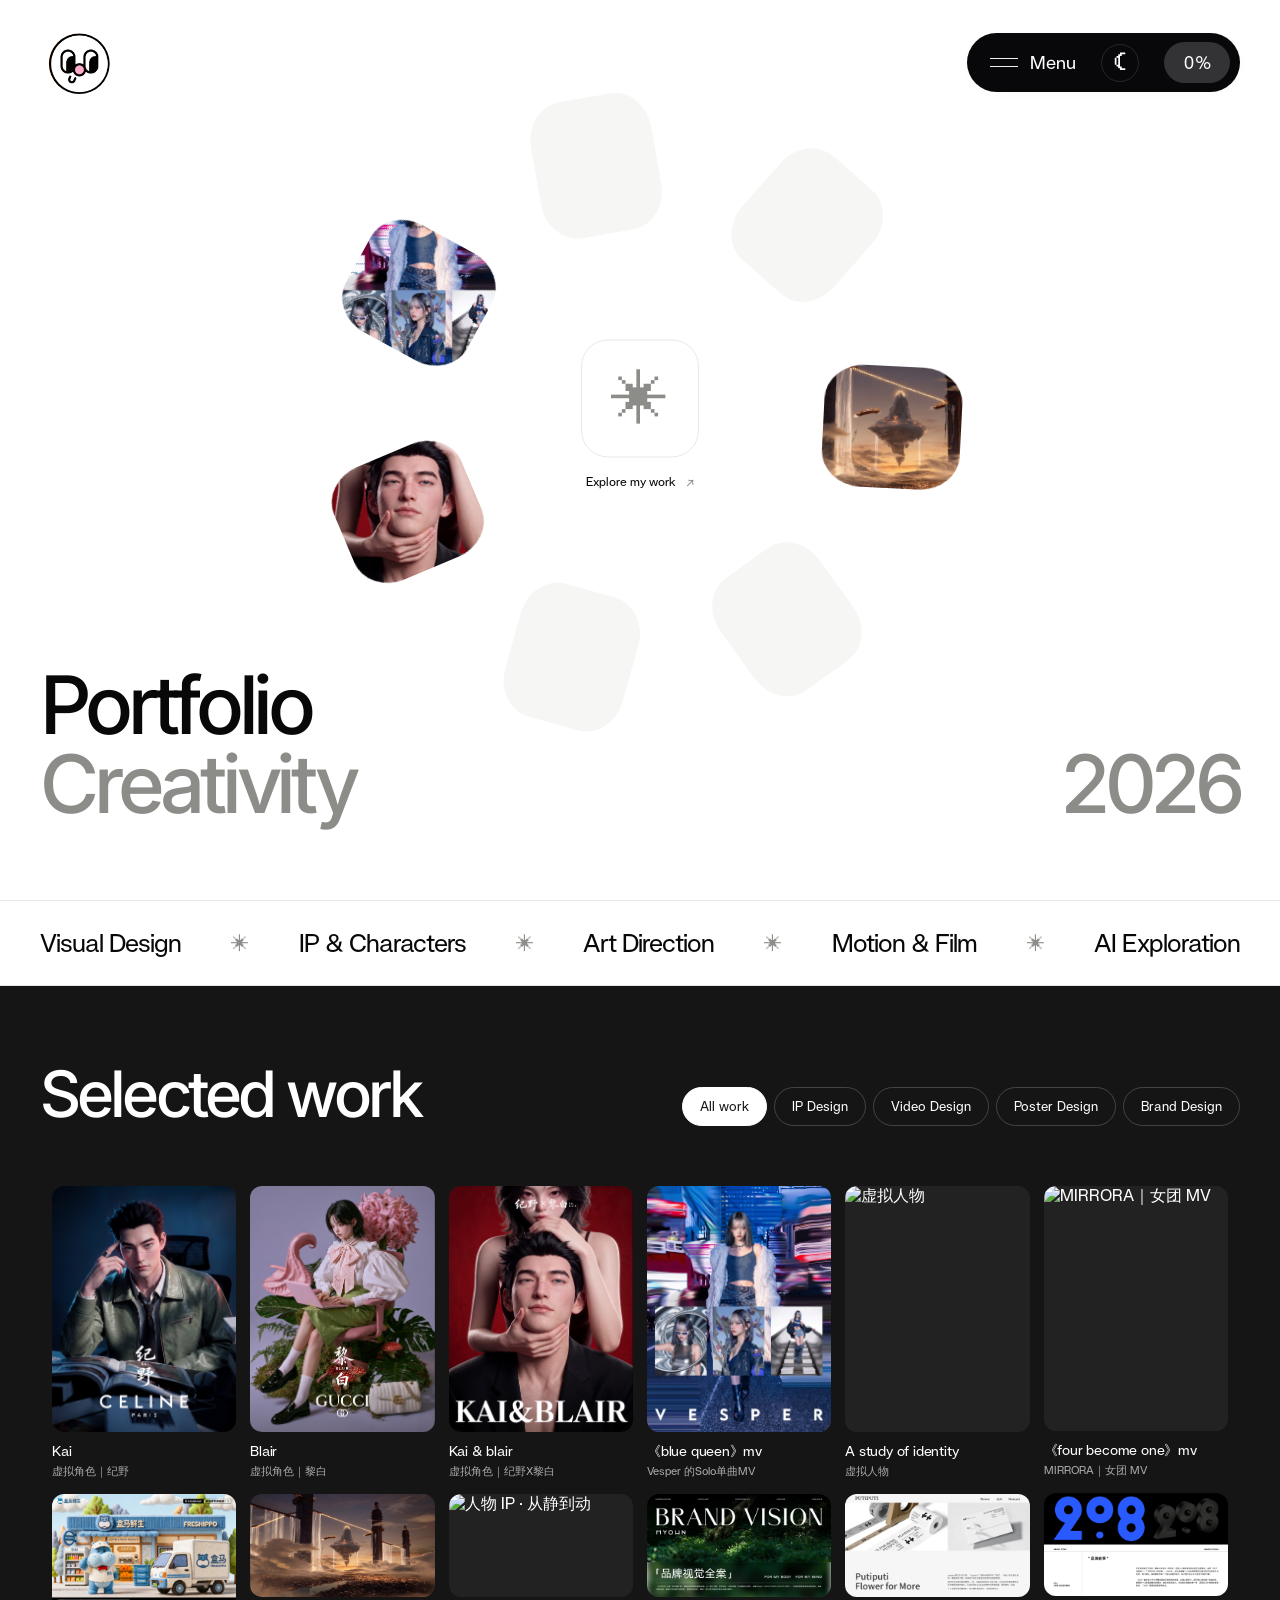
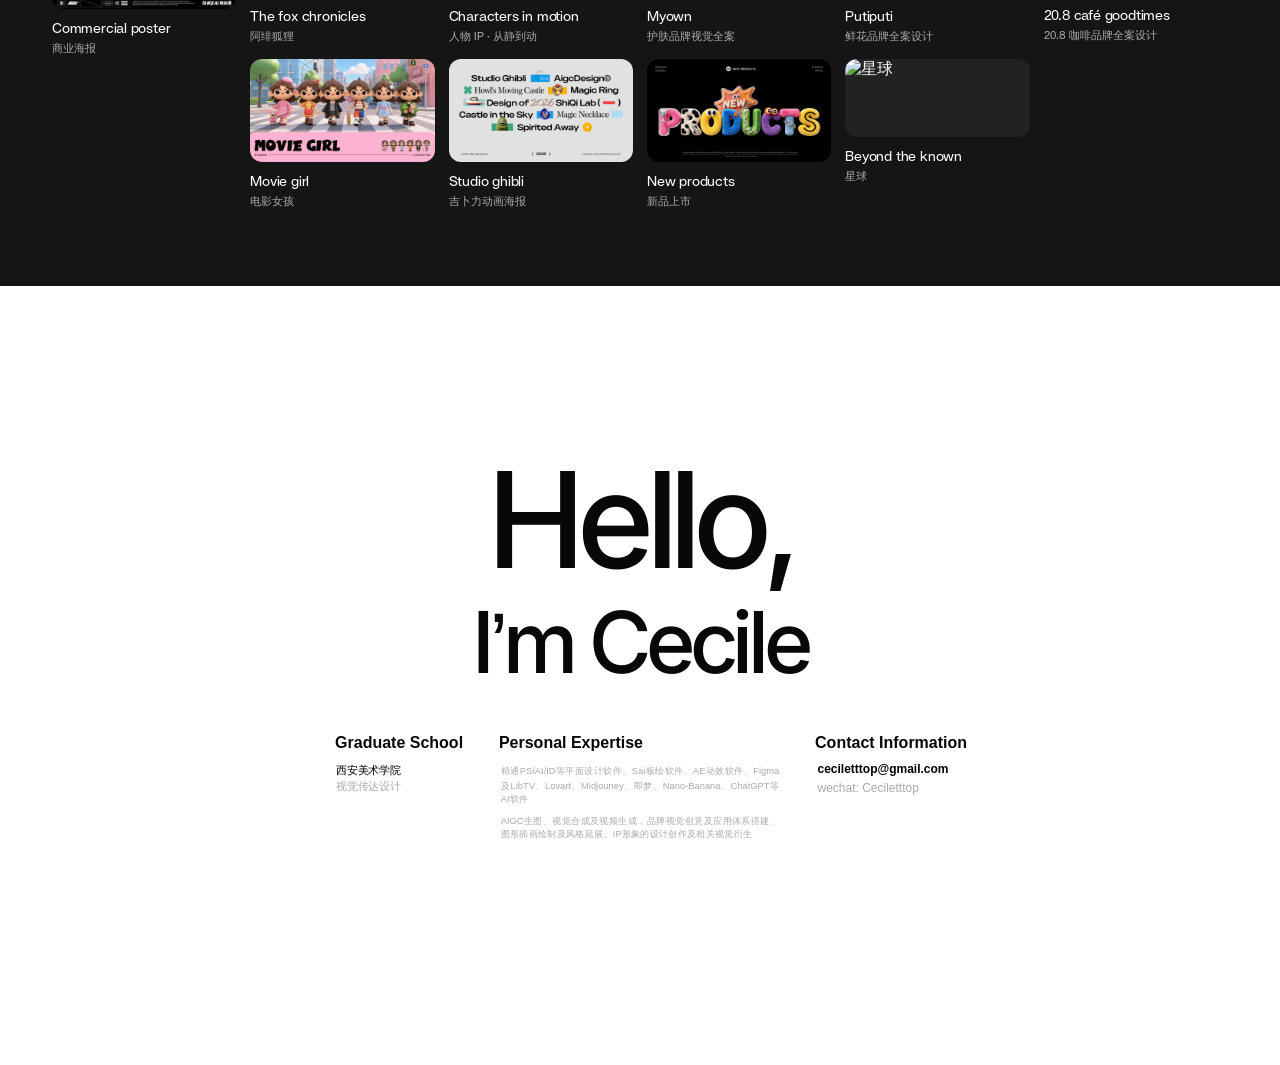
==== commit 35ab4b56: "Publish portfolio content from admin" ====
--- a/index.html
+++ b/index.html
@@ -1,4 +1,4 @@
-<!doctype html><html lang="zh-CN"><head><meta charset="utf-8"><meta name="viewport" content="width=device-width,initial-scale=1"><meta name="theme-color" content="#ffffff"><title>Cecile — Characters, Worlds & Motion</title><link rel="stylesheet" href="style.css?v=hello-blocks-1"><script src="projects.js" defer></script><script src="site-content.js?v=c5f7bc0f-601a-4585-bfa0-5095ea267e77" defer></script><link rel="stylesheet" href="hello-canvas.css?v=dark-text-20261107"><script src="hello-canvas.js?v=dark-text-20261107" defer></script><script src="content-loader.js?v=portfolio-text-1" defer></script><script src="orbit.js?v=height-descending-20261103" defer></script><script src="about-layout.js?v=canvas-1" defer></script><script src="theme.js?v=detail-controls-20261028"></script><script src="media-protection.js?v=20261102" defer></script></head><body>
+<!doctype html><html lang="zh-CN"><head><meta charset="utf-8"><meta name="viewport" content="width=device-width,initial-scale=1"><meta name="theme-color" content="#ffffff"><title>Cecile — Characters, Worlds & Motion</title><link rel="stylesheet" href="style.css?v=hello-blocks-1"><script src="projects.js" defer></script><script src="site-content.js?v=945fe2f2-6221-4833-a212-5fa454054941" defer></script><link rel="stylesheet" href="hello-canvas.css?v=dark-text-20261107"><script src="hello-canvas.js?v=dark-text-20261107" defer></script><script src="content-loader.js?v=portfolio-text-1" defer></script><script src="orbit.js?v=height-descending-20261103" defer></script><script src="about-layout.js?v=canvas-1" defer></script><script src="theme.js?v=detail-controls-20261028"></script><script src="media-protection.js?v=20261102" defer></script></head><body>
 <a class="skip-link" href="#selected">跳转至作品</a>
 <header class="topbar"><a class="brand" href="#home" aria-label="Cecile 首页"><img class="brand-mark brand-logo" src="assets/cecile-face-logo.png" width="286" height="256" alt="Cecile 标志"></a><div class="pill-nav menu-group"><button id="menu-toggle" aria-expanded="false" aria-controls="main-menu"><span class="menu-lines"><i></i><i></i></span><span>Menu</span></button><button id="theme-toggle" class="theme-toggle" aria-label="切换深色外观" aria-pressed="false">☾</button><span class="scroll-progress" aria-label="页面滚动进度">0%</span><nav id="main-menu" aria-label="主导航" hidden><p class="menu-caption">Explore</p><a href="#home">Home<span>01</span></a><a href="#selected">Selected work<span>07</span></a><a href="#about">About & contact<span>↗</span></a></nav></div></header>
 <main><section class="orbit-hero" id="home" aria-label="作品环形预览"><div class="hero-heading"><p class="eyebrow">CECILE · INDEPENDENT VISUAL DESIGNER</p><h1>Portfolio<br><span class="hero-bottom-line"><span>Creativity</span><span class="hero-year">2026</span></span></h1></div><div class="orbit-stage"><div id="orbit" class="orbit" aria-label="项目封面"></div><a class="orbit-center" href="#selected"><span class="center-icon" aria-hidden="true">✳</span><span class="center-label">Explore my work <span>↗</span></span></a><div id="hover-label" class="hover-label" aria-live="polite"></div></div></section>
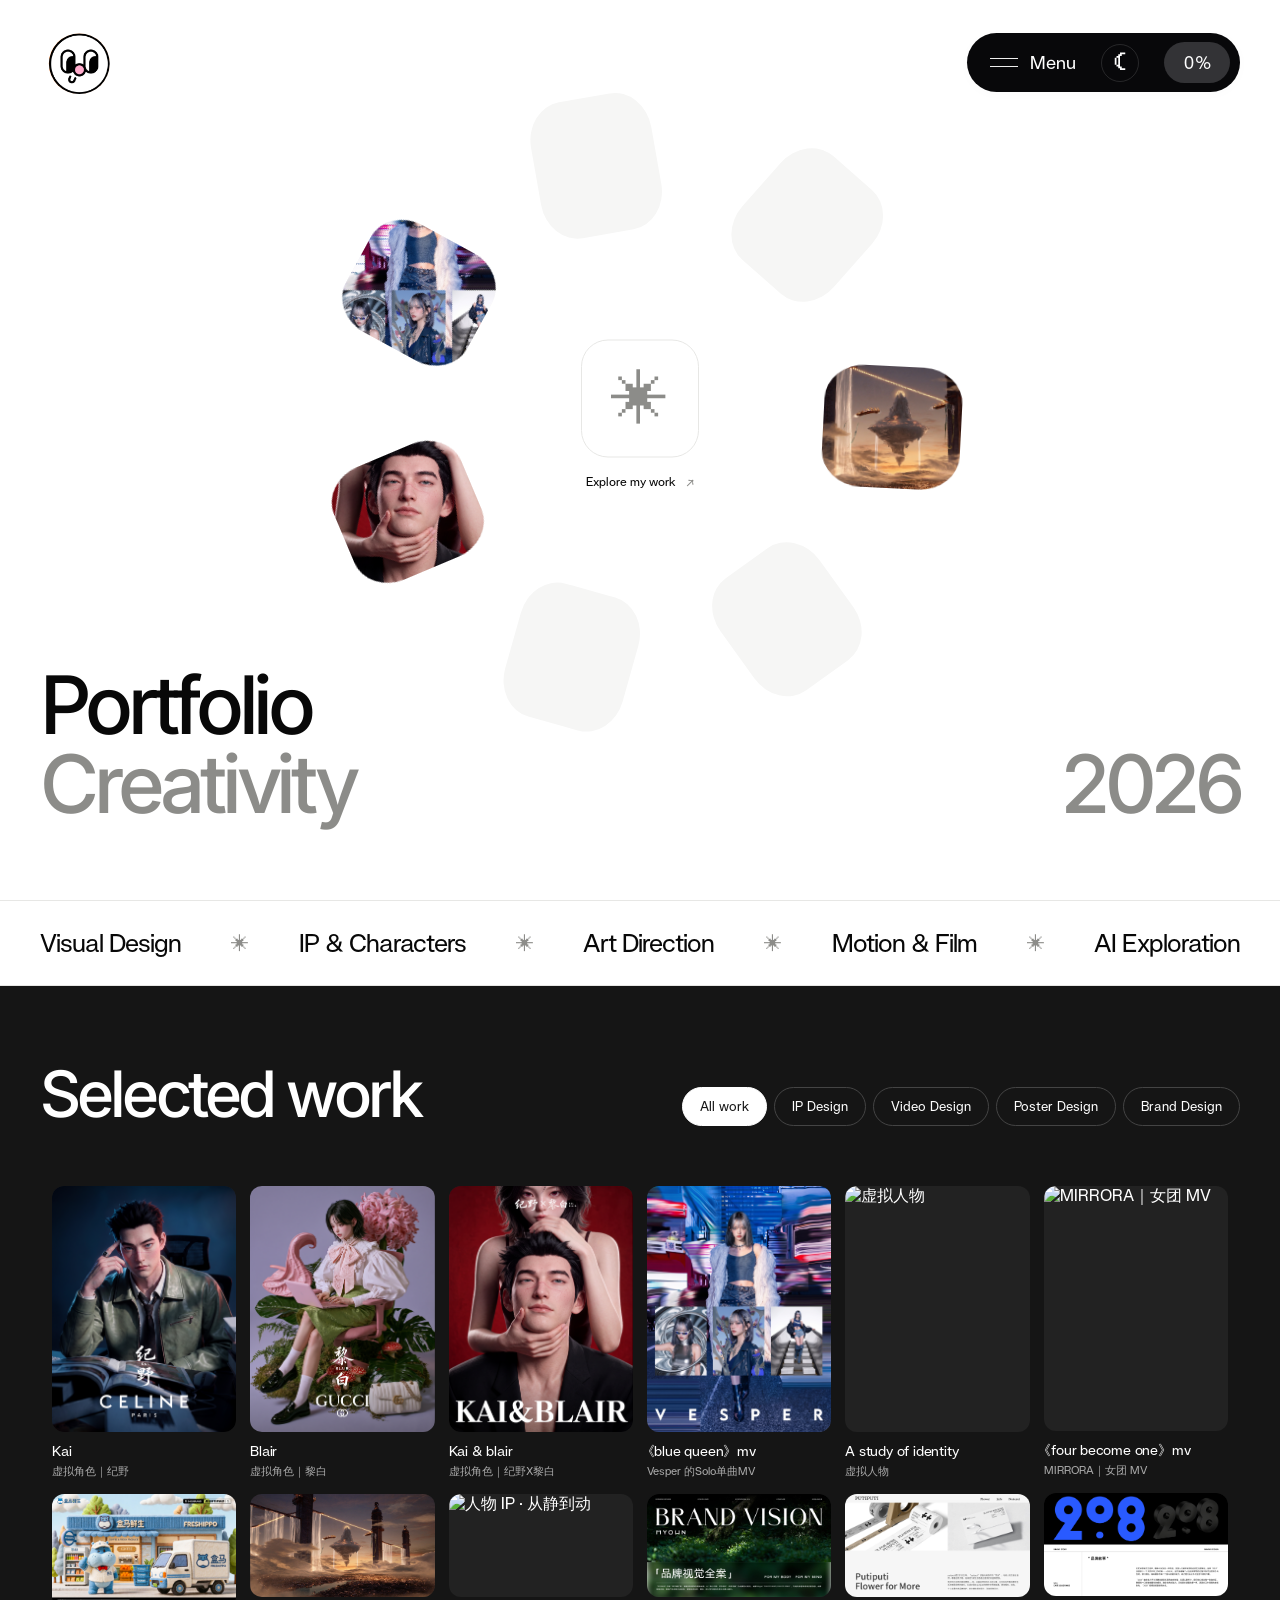
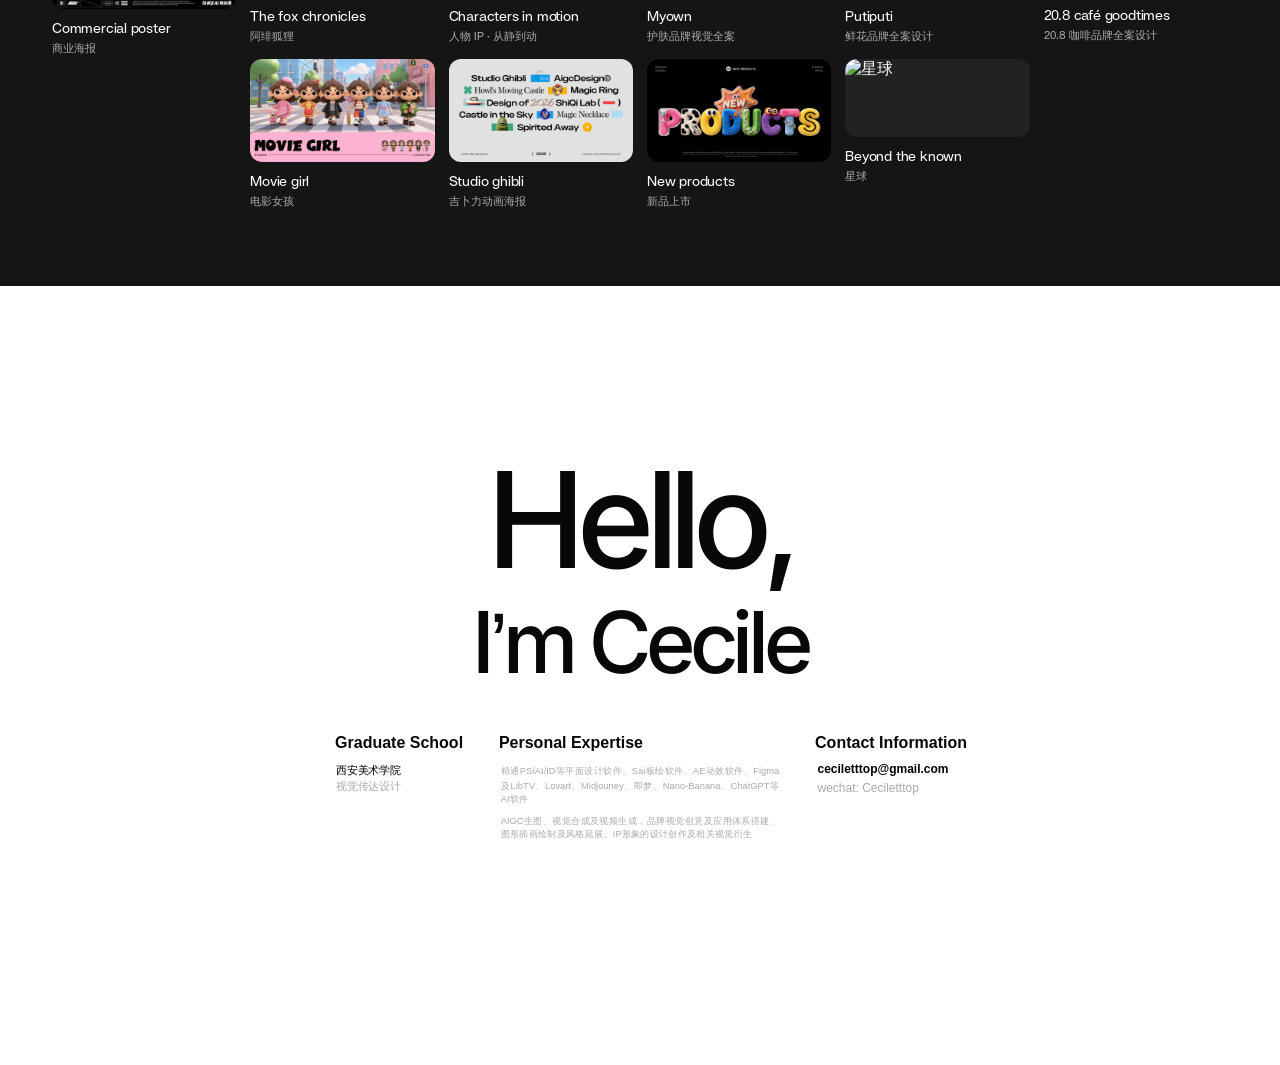
==== commit 281df4d3: "Align work card titles starting with book title marks" ====
--- a/index.html
+++ b/index.html
@@ -1,4 +1,4 @@
-<!doctype html><html lang="zh-CN"><head><meta charset="utf-8"><meta name="viewport" content="width=device-width,initial-scale=1"><meta name="theme-color" content="#ffffff"><title>Cecile — Characters, Worlds & Motion</title><link rel="stylesheet" href="style.css?v=hello-blocks-1"><script src="projects.js" defer></script><script src="site-content.js?v=945fe2f2-6221-4833-a212-5fa454054941" defer></script><link rel="stylesheet" href="hello-canvas.css?v=dark-text-20261107"><script src="hello-canvas.js?v=dark-text-20261107" defer></script><script src="content-loader.js?v=portfolio-text-1" defer></script><script src="orbit.js?v=height-descending-20261103" defer></script><script src="about-layout.js?v=canvas-1" defer></script><script src="theme.js?v=detail-controls-20261028"></script><script src="media-protection.js?v=20261102" defer></script></head><body>
+<!doctype html><html lang="zh-CN"><head><meta charset="utf-8"><meta name="viewport" content="width=device-width,initial-scale=1"><meta name="theme-color" content="#ffffff"><title>Cecile — Characters, Worlds & Motion</title><link rel="stylesheet" href="style.css?v=caption-align-20261115"><script src="projects.js" defer></script><script src="site-content.js?v=945fe2f2-6221-4833-a212-5fa454054941" defer></script><link rel="stylesheet" href="hello-canvas.css?v=dark-text-20261107"><script src="hello-canvas.js?v=dark-text-20261107" defer></script><script src="content-loader.js?v=portfolio-text-1" defer></script><script src="orbit.js?v=caption-align-20261115" defer></script><script src="about-layout.js?v=canvas-1" defer></script><script src="theme.js?v=detail-controls-20261028"></script><script src="media-protection.js?v=20261102" defer></script></head><body>
 <a class="skip-link" href="#selected">跳转至作品</a>
 <header class="topbar"><a class="brand" href="#home" aria-label="Cecile 首页"><img class="brand-mark brand-logo" src="assets/cecile-face-logo.png" width="286" height="256" alt="Cecile 标志"></a><div class="pill-nav menu-group"><button id="menu-toggle" aria-expanded="false" aria-controls="main-menu"><span class="menu-lines"><i></i><i></i></span><span>Menu</span></button><button id="theme-toggle" class="theme-toggle" aria-label="切换深色外观" aria-pressed="false">☾</button><span class="scroll-progress" aria-label="页面滚动进度">0%</span><nav id="main-menu" aria-label="主导航" hidden><p class="menu-caption">Explore</p><a href="#home">Home<span>01</span></a><a href="#selected">Selected work<span>07</span></a><a href="#about">About & contact<span>↗</span></a></nav></div></header>
 <main><section class="orbit-hero" id="home" aria-label="作品环形预览"><div class="hero-heading"><p class="eyebrow">CECILE · INDEPENDENT VISUAL DESIGNER</p><h1>Portfolio<br><span class="hero-bottom-line"><span>Creativity</span><span class="hero-year">2026</span></span></h1></div><div class="orbit-stage"><div id="orbit" class="orbit" aria-label="项目封面"></div><a class="orbit-center" href="#selected"><span class="center-icon" aria-hidden="true">✳</span><span class="center-label">Explore my work <span>↗</span></span></a><div id="hover-label" class="hover-label" aria-live="polite"></div></div></section>
--- a/style.css
+++ b/style.css
@@ -88,3 +88,8 @@
 @media(max-width:400px){.selected-section .work-grid{--work-columns:1}}
 
 .about-meta.about-custom-blocks{grid-template-columns:repeat(3,minmax(0,1fr));gap:35px 30px}.about-custom-blocks .about-block-title{white-space:normal;overflow-wrap:anywhere}.about-custom-blocks .about-block-content{overflow-wrap:anywhere}.about-block-content a{color:inherit}@media(max-width:740px){.about-meta.about-custom-blocks{grid-template-columns:1fr;gap:30px}}
+
+/* Align the visible edge of a leading full-width book title mark. */
+.selected-section .work-caption .work-title-book-mark {
+  text-indent: -.45em;
+}
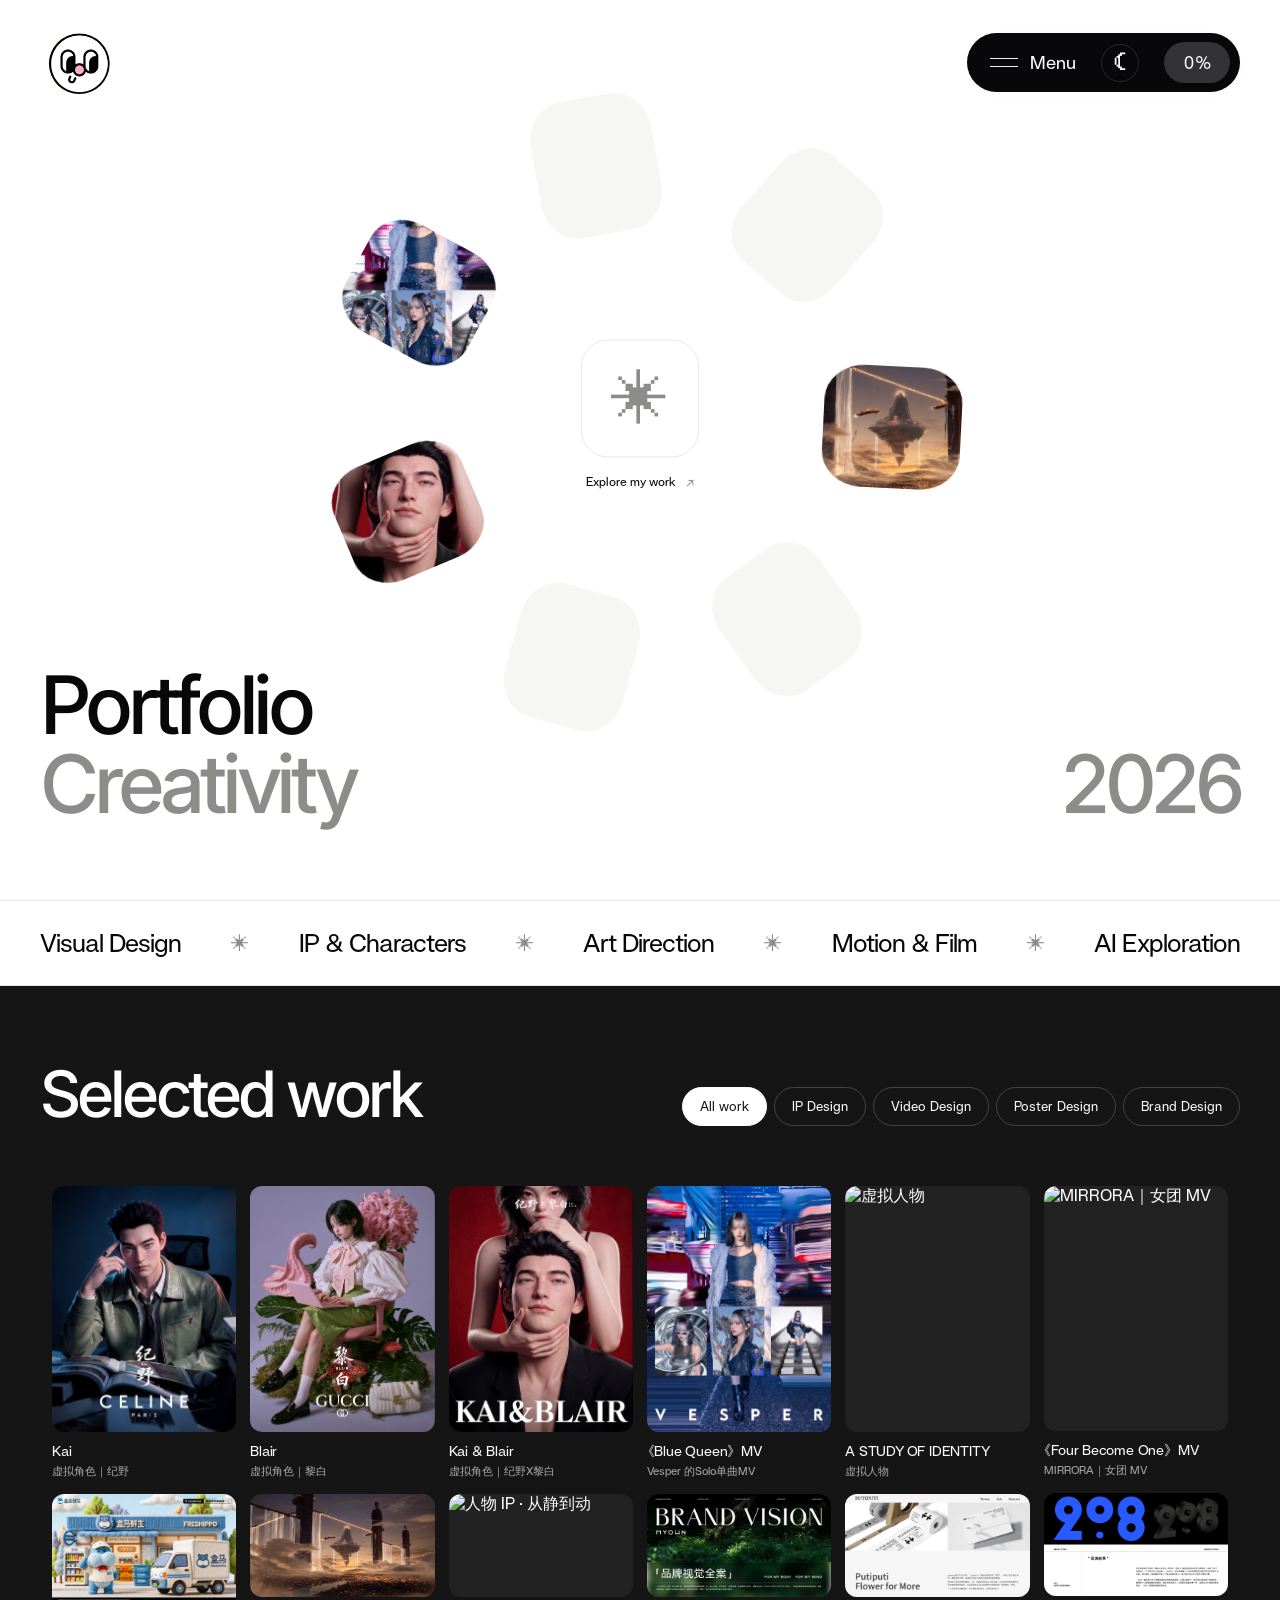
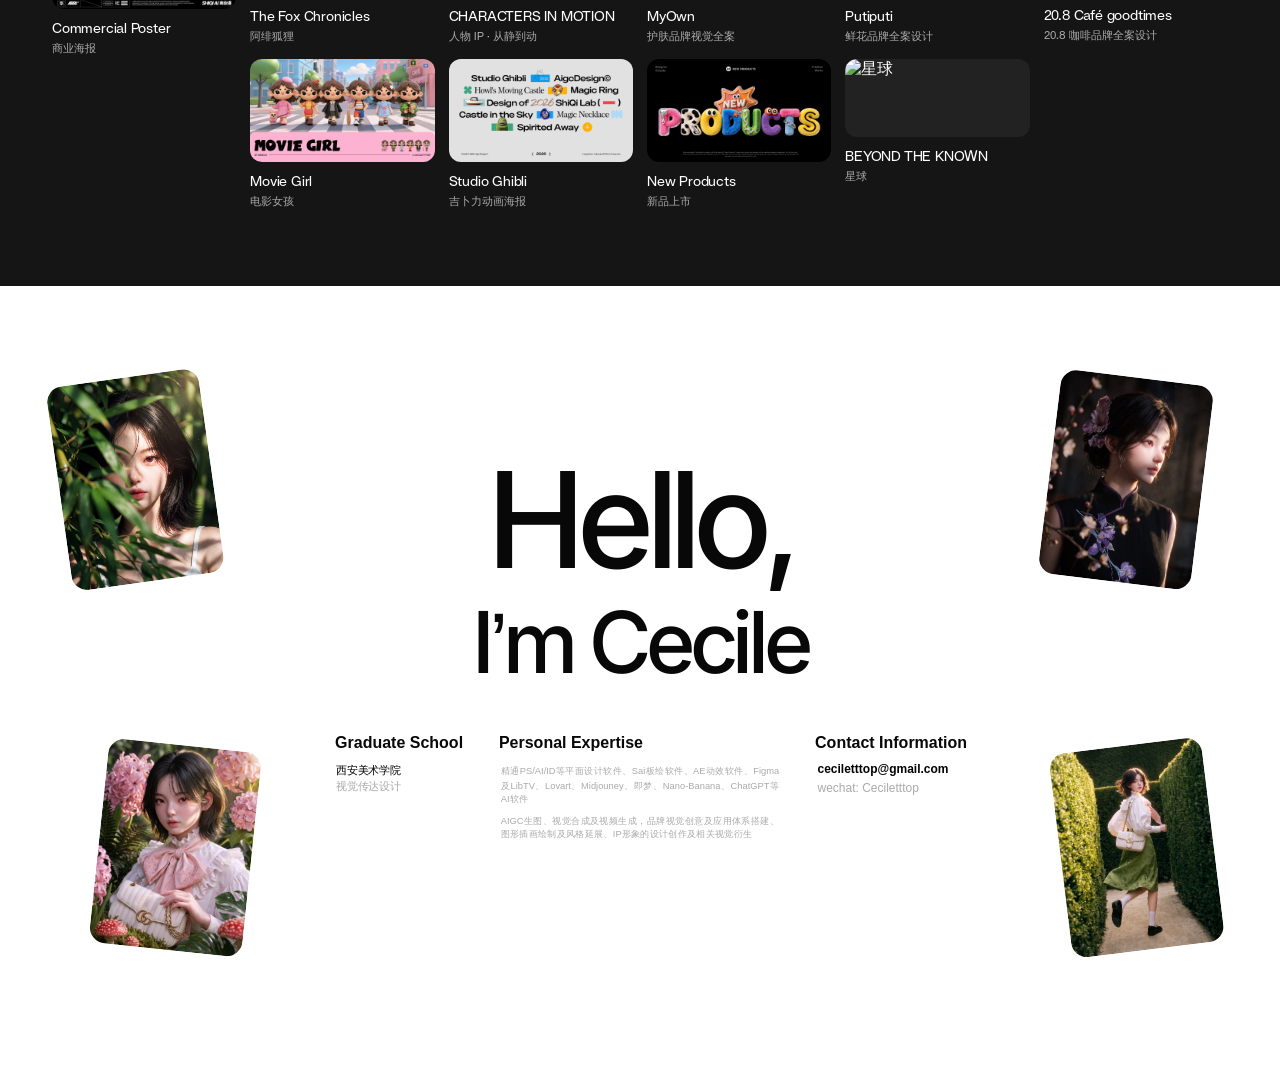
==== commit 3f9da74d: "Preserve the configured capitalization of every project title" ====
--- a/index.html
+++ b/index.html
@@ -1,4 +1,4 @@
-<!doctype html><html lang="zh-CN"><head><meta charset="utf-8"><meta name="viewport" content="width=device-width,initial-scale=1"><meta name="theme-color" content="#ffffff"><title>Cecile — Characters, Worlds & Motion</title><link rel="stylesheet" href="style.css?v=caption-align-20261115"><script src="projects.js" defer></script><script src="site-content.js?v=945fe2f2-6221-4833-a212-5fa454054941" defer></script><link rel="stylesheet" href="hello-canvas.css?v=dark-text-20261107"><script src="hello-canvas.js?v=dark-text-20261107" defer></script><script src="content-loader.js?v=portfolio-text-1" defer></script><script src="orbit.js?v=caption-align-20261115" defer></script><script src="about-layout.js?v=canvas-1" defer></script><script src="theme.js?v=detail-controls-20261028"></script><script src="media-protection.js?v=20261102" defer></script></head><body>
+<!doctype html><html lang="zh-CN"><head><meta charset="utf-8"><meta name="viewport" content="width=device-width,initial-scale=1"><meta name="theme-color" content="#ffffff"><title>Cecile — Characters, Worlds & Motion</title><link rel="stylesheet" href="style.css?v=caption-align-20261115"><script src="projects.js" defer></script><script src="site-content.js?v=945fe2f2-6221-4833-a212-5fa454054941" defer></script><link rel="stylesheet" href="hello-canvas.css?v=dark-text-20261107"><script src="hello-canvas.js?v=dark-text-20261107" defer></script><script src="content-loader.js?v=portfolio-text-1" defer></script><script src="orbit.js?v=project-title-case-20261117" defer></script><script src="about-layout.js?v=canvas-1" defer></script><script src="theme.js?v=detail-controls-20261028"></script><script src="media-protection.js?v=20261102" defer></script></head><body>
 <a class="skip-link" href="#selected">跳转至作品</a>
 <header class="topbar"><a class="brand" href="#home" aria-label="Cecile 首页"><img class="brand-mark brand-logo" src="assets/cecile-face-logo.png" width="286" height="256" alt="Cecile 标志"></a><div class="pill-nav menu-group"><button id="menu-toggle" aria-expanded="false" aria-controls="main-menu"><span class="menu-lines"><i></i><i></i></span><span>Menu</span></button><button id="theme-toggle" class="theme-toggle" aria-label="切换深色外观" aria-pressed="false">☾</button><span class="scroll-progress" aria-label="页面滚动进度">0%</span><nav id="main-menu" aria-label="主导航" hidden><p class="menu-caption">Explore</p><a href="#home">Home<span>01</span></a><a href="#selected">Selected work<span>07</span></a><a href="#about">About & contact<span>↗</span></a></nav></div></header>
 <main><section class="orbit-hero" id="home" aria-label="作品环形预览"><div class="hero-heading"><p class="eyebrow">CECILE · INDEPENDENT VISUAL DESIGNER</p><h1>Portfolio<br><span class="hero-bottom-line"><span>Creativity</span><span class="hero-year">2026</span></span></h1></div><div class="orbit-stage"><div id="orbit" class="orbit" aria-label="项目封面"></div><a class="orbit-center" href="#selected"><span class="center-icon" aria-hidden="true">✳</span><span class="center-label">Explore my work <span>↗</span></span></a><div id="hover-label" class="hover-label" aria-live="polite"></div></div></section>
